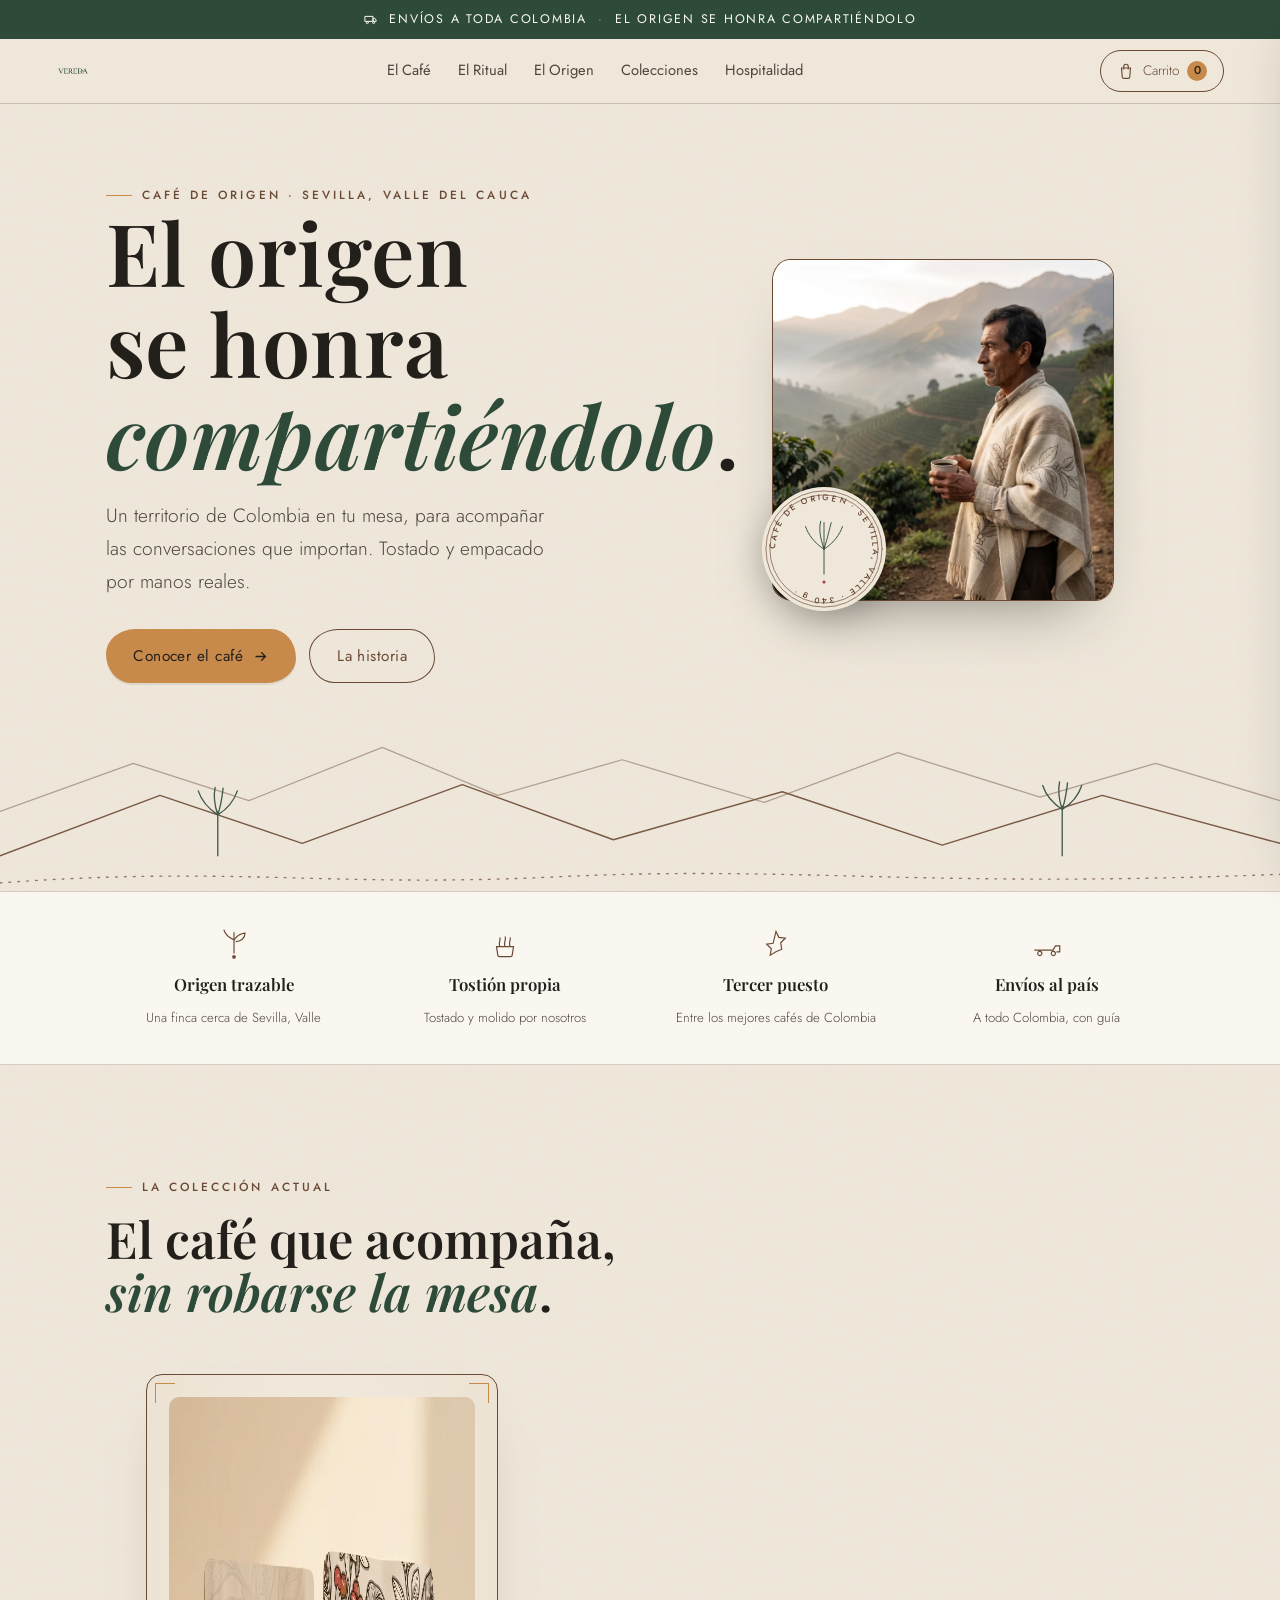
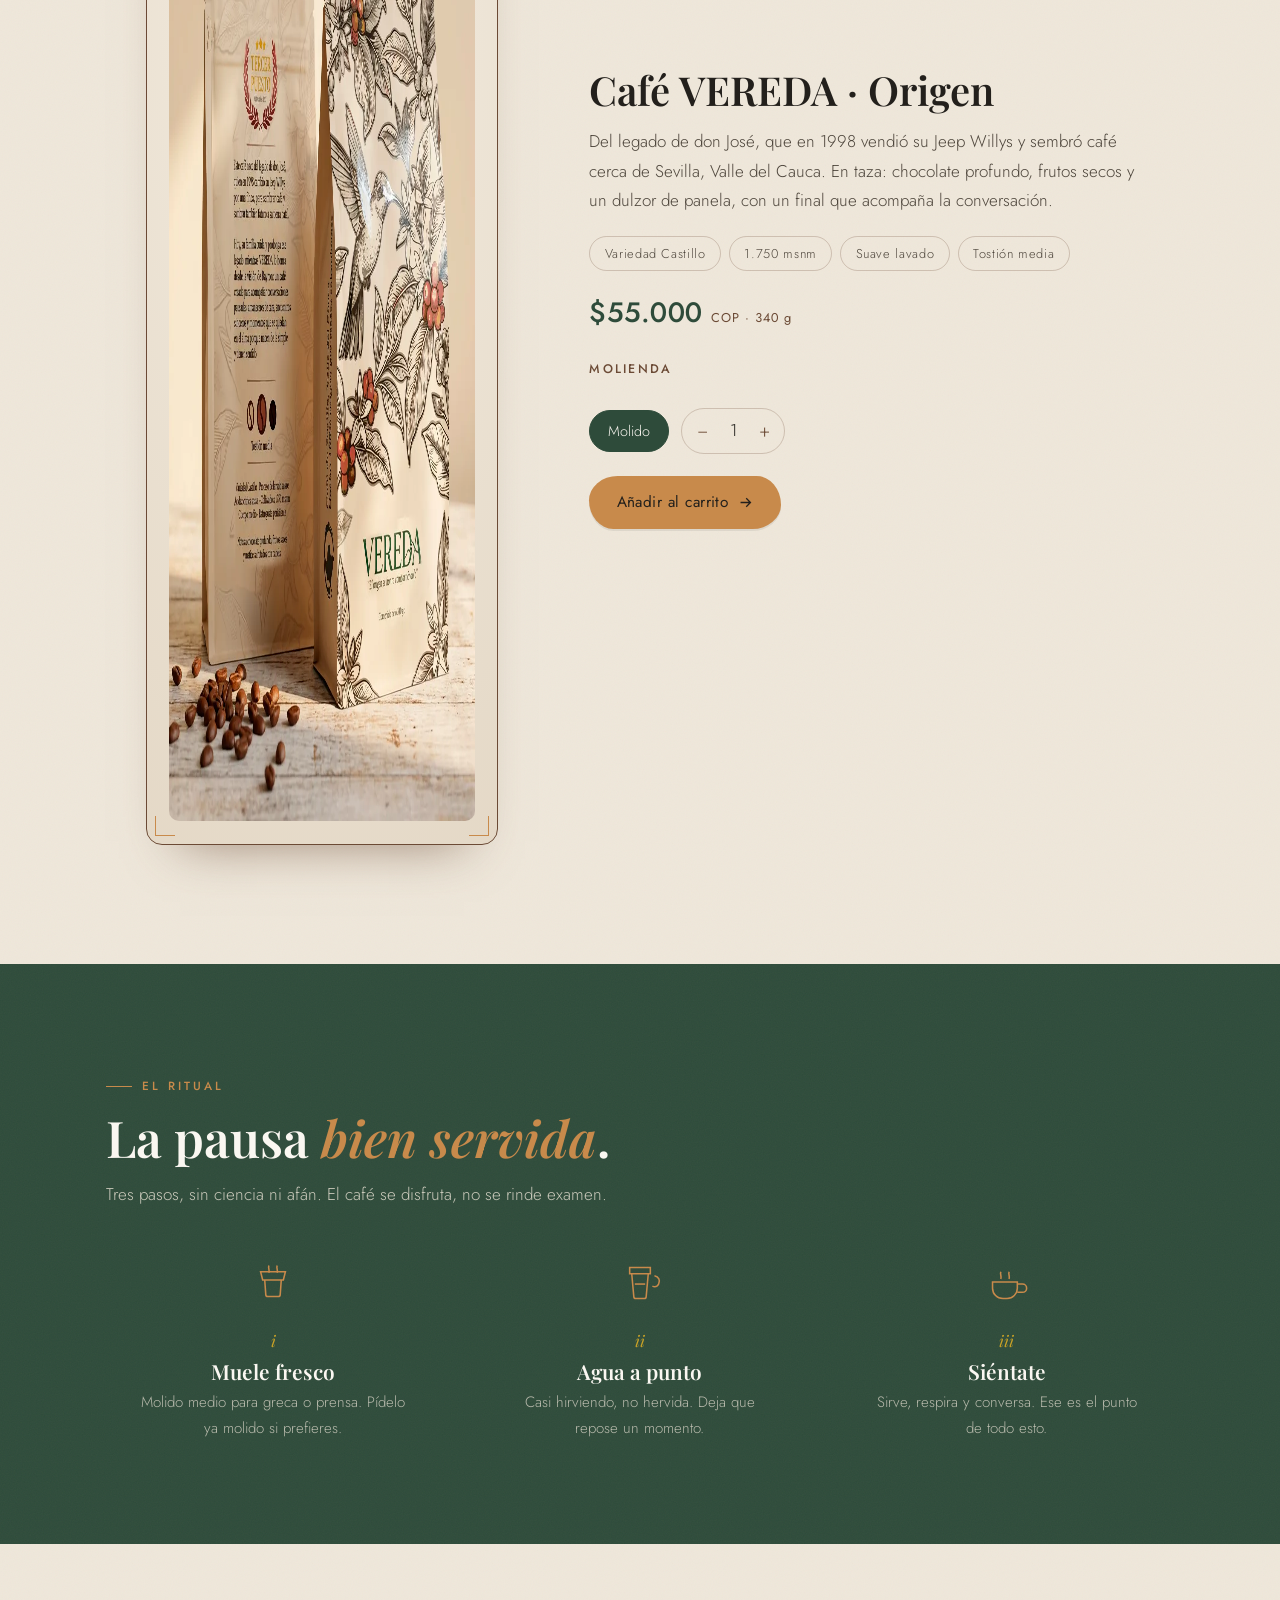
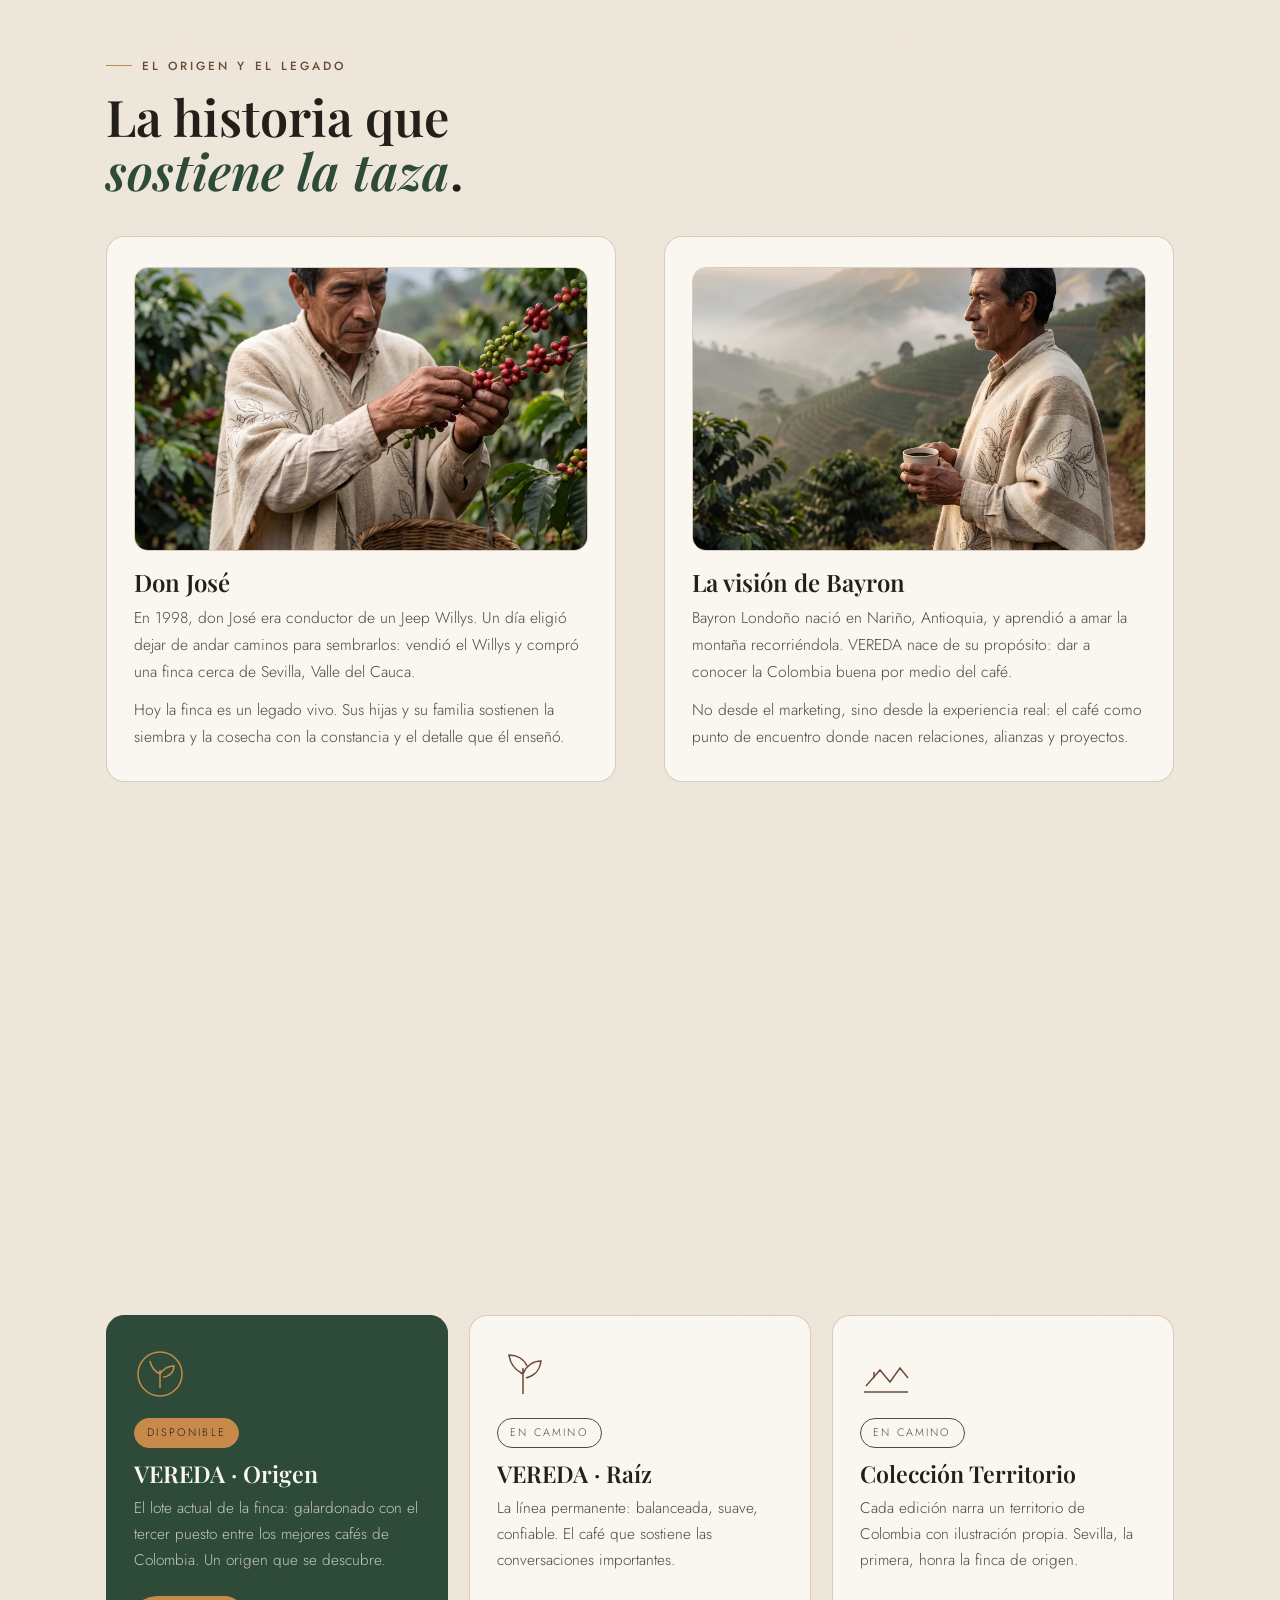
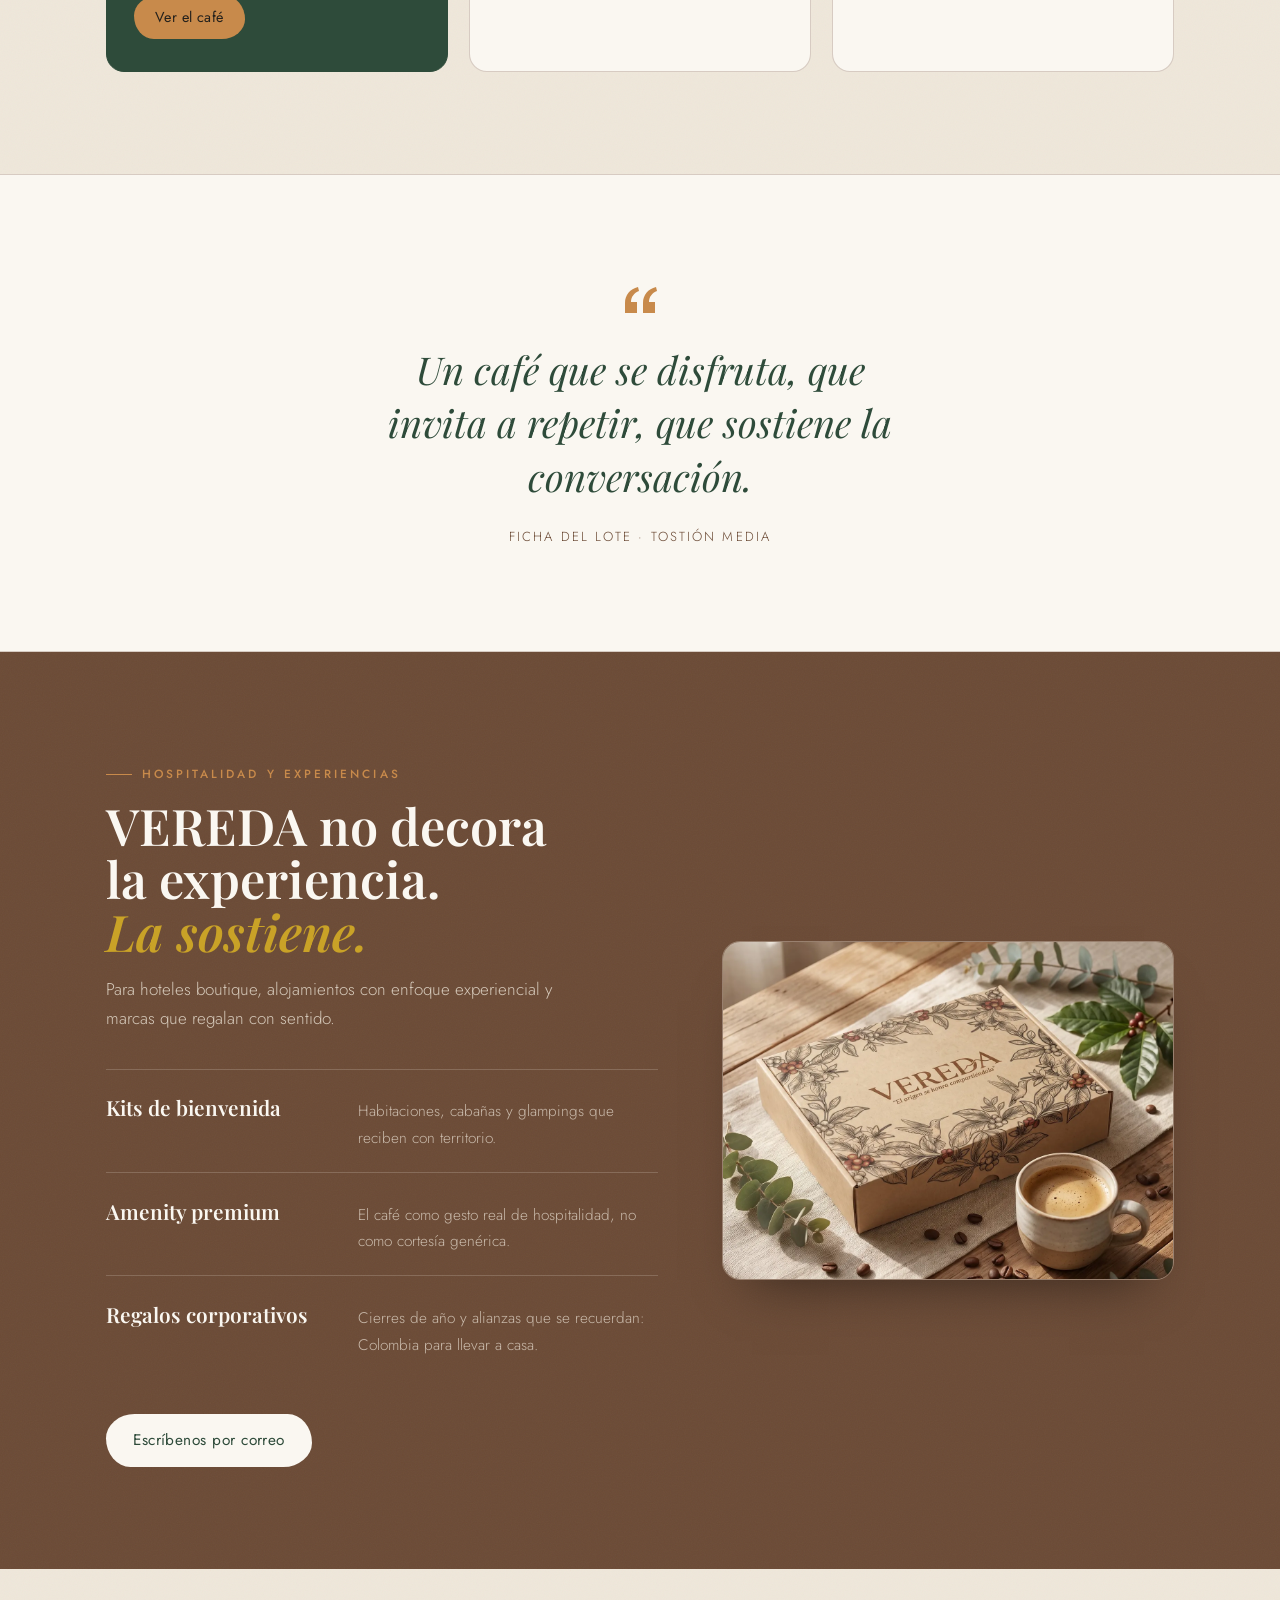
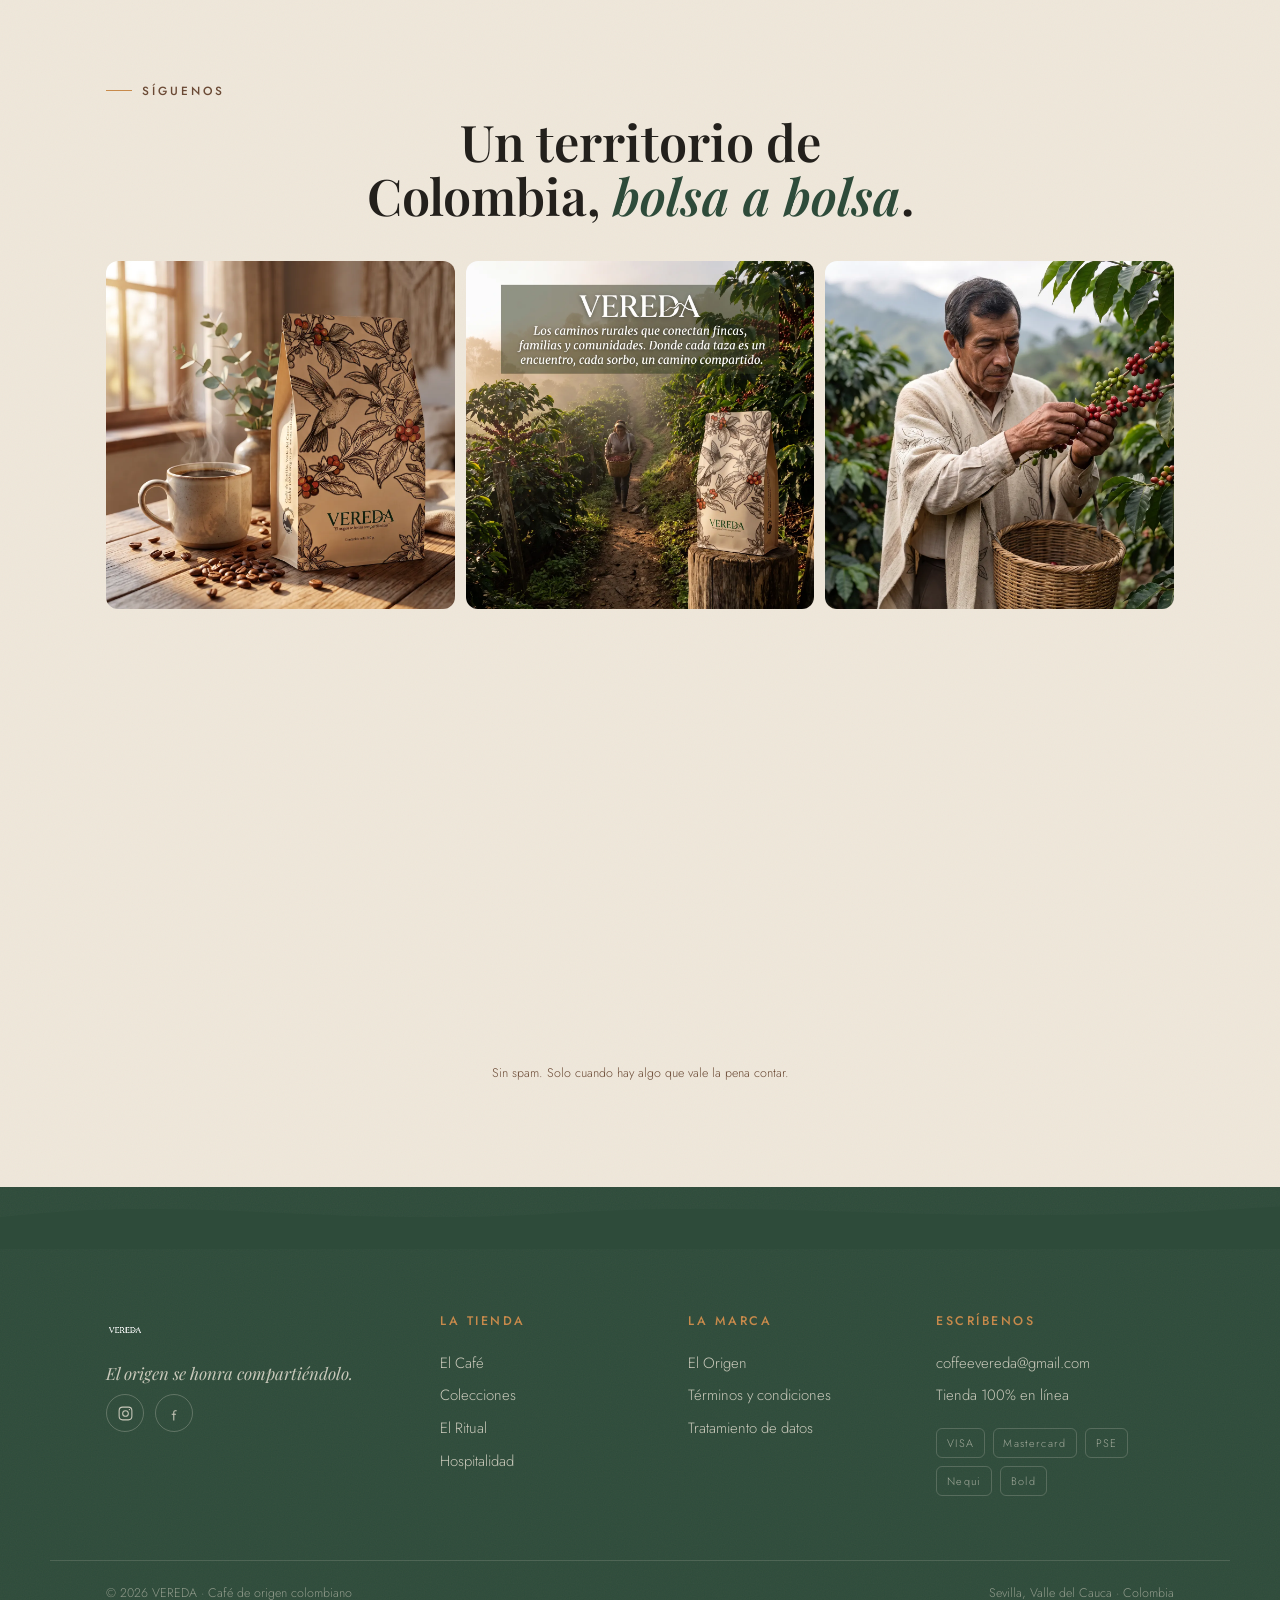
==== index.html @ f73229ee "VEREDA storefront — illustrated design + Shopify cart Warm-paper illustrated storefront with real Co" ====
<!DOCTYPE html>
<html lang="es">
<head>
  <meta charset="UTF-8" />
  <meta name="viewport" content="width=device-width, initial-scale=1.0" />
  <title>VEREDA — Café colombiano de origen · Sevilla, Valle del Cauca</title>
  <meta name="description" content="Café colombiano de origen de una finca cerca de Sevilla, Valle del Cauca. Tostión media, notas de chocolate, frutos secos y panela. El origen se honra compartiéndolo." />
  <meta property="og:title" content="VEREDA — Café colombiano de origen" />
  <meta property="og:description" content="Un territorio de Colombia en tu mesa, para acompañar las conversaciones que importan." />
  <meta property="og:image" content="assets/img/post-origen.webp" />
  <meta property="og:type" content="website" />
  <link rel="icon" type="image/png" href="assets/img/logo.png" />

  <link rel="preconnect" href="https://fonts.googleapis.com" />
  <link rel="preconnect" href="https://fonts.gstatic.com" crossorigin />
  <link rel="stylesheet" href="https://fonts.googleapis.com/css2?family=Playfair+Display:ital,wght@0,500;0,600;0,700;1,500;1,600&family=Jost:wght@300;400;500&display=swap" />

  <link rel="preload" as="image" href="assets/img/hero-campesino.webp" fetchpriority="high" />
  <link rel="stylesheet" href="styles.css?v=20260720" />
</head>
<body>
  <a class="skip-link" href="#cafe">Ir al contenido</a>

  <!-- barra anuncio -->
  <div class="topbar">
    <svg viewBox="0 0 24 24" fill="none" stroke="currentColor" stroke-width="1.6" aria-hidden="true"><path d="M3 7h13v8H3z"/><path d="M16 10h3l2 3v2h-5z"/><circle cx="7" cy="17" r="1.6"/><circle cx="17" cy="17" r="1.6"/></svg>
    <span>Envíos a toda Colombia</span>
    <span class="sep hide-sm">·</span>
    <span class="hide-sm">El origen se honra compartiéndolo</span>
  </div>

  <!-- nav -->
  <header class="nav" data-nav>
    <a class="brand" href="#top" aria-label="VEREDA inicio">
      <img class="brand-logo" src="assets/img/logo.png" alt="VEREDA" width="130" height="34" />
    </a>
    <nav class="nav-links" aria-label="Navegación principal">
      <a href="#cafe">El Café</a>
      <a href="#ritual">El Ritual</a>
      <a href="#origen">El Origen</a>
      <a href="#colecciones">Colecciones</a>
      <a href="#hospitalidad">Hospitalidad</a>
    </nav>
    <button class="nav-cart" data-cart-open aria-label="Abrir carrito">
      <svg viewBox="0 0 24 24" fill="none" stroke="currentColor" stroke-width="1.5" aria-hidden="true"><path d="M6 8h12l-1 12a2 2 0 0 1-2 1.8H9A2 2 0 0 1 7 20L6 8Z"/><path d="M9 10V6a3 3 0 0 1 6 0v4"/></svg>
      <span>Carrito</span>
      <span class="nav-cart-count" data-cart-count hidden>0</span>
    </button>
  </header>

  <main id="top">
    <!-- hero -->
    <header class="hero">
      <div class="wrap hero-inner">
        <div>
          <span class="kicker rv">Café de origen · Sevilla, Valle del Cauca</span>
          <h1 class="hero-title rv">El origen se honra <em>compartiéndolo</em>.</h1>
          <p class="hero-sub rv">Un territorio de Colombia en tu mesa, para acompañar las conversaciones que importan. Tostado y empacado por manos reales.</p>
          <div class="hero-cta rv">
            <a class="btn btn-primary" href="#cafe">Conocer el café
              <svg viewBox="0 0 24 24" fill="none" stroke="currentColor" stroke-width="1.8" aria-hidden="true"><path d="M5 12h14M13 6l6 6-6 6"/></svg>
            </a>
            <a class="btn btn-ink" href="#origen">La historia</a>
          </div>
        </div>
        <div class="hero-media rv">
          <figure class="hero-photo">
            <img src="assets/img/hero-campesino.webp" alt="Caficultor con ruana observando las montañas de café al amanecer, con una taza en las manos" fetchpriority="high" width="1600" height="1600" />
          </figure>
          <svg class="hero-badge" viewBox="0 0 200 200" aria-hidden="true">
            <g class="spin">
              <defs><path id="cir" d="M100,100 m-74,0 a74,74 0 1,1 148,0 a74,74 0 1,1 -148,0"/></defs>
              <circle cx="100" cy="100" r="94" fill="#EFE7DA"/>
              <circle cx="100" cy="100" r="88" class="ink-line" stroke-width="1"/>
              <circle cx="100" cy="100" r="82" class="ink-line" stroke-width="1"/>
              <text font-family="'Jost','Century Gothic',sans-serif" font-size="12.5" letter-spacing="3.4" fill="#6B4A35" font-weight="500">
                <textPath href="#cir" startOffset="0%">CAFÉ DE ORIGEN · SEVILLA, VALLE · 340 g · </textPath>
              </text>
            </g>
            <path class="ink-line ink-palma" stroke-width="1.4" d="M100 138 V96"/>
            <path class="ink-line ink-palma" stroke-width="1.4" d="M100 100 C86 92 76 78 72 66 M100 100 C94 82 92 70 95 58 M100 100 C106 82 108 70 111 60 M100 100 C114 92 124 78 128 66 M100 100 C100 84 100 72 100 60"/>
            <circle cx="100" cy="150" r="2.4" class="fill-cereza"/>
          </svg>
        </div>
      </div>
      <svg class="hero-scene" viewBox="0 0 1440 240" preserveAspectRatio="xMidYMax slice" aria-hidden="true">
        <path class="ink-line" stroke-width="1.4" opacity=".5" d="M0 150 L150 96 L280 138 L430 78 L560 132 L700 92 L860 140 L1010 84 L1170 134 L1300 96 L1440 138"/>
        <path class="ink-line" stroke-width="1.6" d="M0 200 L180 132 L340 186 L520 120 L690 182 L880 128 L1060 188 L1240 132 L1440 186"/>
        <g class="ink-line ink-palma" stroke-width="1.5">
          <path d="M245 200 V150"/><path d="M245 154 C233 146 226 136 223 127 M245 154 C241 142 240 133 242 123 M245 154 C249 142 250 133 251 124 M245 154 C258 146 264 136 267 127"/>
          <path d="M1195 200 V144"/><path d="M1195 148 C1183 140 1176 130 1173 121 M1195 148 C1191 136 1190 127 1192 117 M1195 148 C1199 136 1200 127 1201 118 M1195 148 C1208 140 1214 130 1217 121"/>
        </g>
        <path class="ink-line" stroke-width="1.5" stroke-dasharray="2 8" opacity=".8" d="M-20 232 C260 210 360 236 620 224 C900 210 1040 238 1460 220"/>
      </svg>
    </header>

    <!-- confianza -->
    <section class="trust">
      <div class="wrap trust-grid">
        <div class="trust-item rv">
          <svg viewBox="0 0 40 40" fill="none" stroke="currentColor" stroke-width="1.4" aria-hidden="true"><path d="M20 5 L20 30"/><path d="M20 14 C13 11 9 6 8 2 M20 14 C24 8 30 6 33 6 C33 12 28 16 22 16"/><circle cx="20" cy="34" r="2.2" fill="currentColor" stroke="none"/></svg>
          <b>Origen trazable</b><span>Una finca cerca de Sevilla, Valle</span>
        </div>
        <div class="trust-item rv">
          <svg viewBox="0 0 40 40" fill="none" stroke="currentColor" stroke-width="1.4" aria-hidden="true"><path d="M10 22 h20 l-1.5 10 a2 2 0 0 1-2 1.7H13.5a2 2 0 0 1-2-1.7z"/><path d="M14 22c-2-5 1-7 0-11M20 22c-2-6 2-8 0-12M26 22c-2-5 1-7 0-11"/></svg>
          <b>Tostión propia</b><span>Tostado y molido por nosotros</span>
        </div>
        <div class="trust-item rv">
          <svg viewBox="0 0 40 40" fill="none" stroke="currentColor" stroke-width="1.4" aria-hidden="true"><path d="M20 4l3.4 7 7.6 1-5.5 5.4 1.3 7.6L20 28l-6.8 4 1.3-7.6L9 19l7.6-1z"/></svg>
          <b>Tercer puesto</b><span>Entre los mejores cafés de Colombia</span>
        </div>
        <div class="trust-item rv">
          <svg viewBox="0 0 40 40" fill="none" stroke="currentColor" stroke-width="1.4" aria-hidden="true"><path d="M5 26h22l3-5h5v7h-4M9 30a2.5 2.5 0 1 0 0-.1M25 30a2.5 2.5 0 1 0 0-.1"/></svg>
          <b>Envíos al país</b><span>A todo Colombia, con guía</span>
        </div>
      </div>
    </section>

    <!-- El Café -->
    <section class="sec" id="cafe">
      <div class="wrap">
        <span class="kicker rv">La colección actual</span>
        <h2 class="h-sec rv">El café que acompaña, <em>sin robarse la mesa</em>.</h2>
        <div class="cafe-grid">
          <figure class="bag-frame rv">
            <span class="corner c1"></span><span class="corner c2"></span><span class="corner c3"></span><span class="corner c4"></span>
            <img src="assets/img/empaque.webp" alt="Bolsa de Café VEREDA Origen de 340 g junto a una taza de café y granos, con luz cálida de ventana" width="1024" height="1024" loading="lazy" />
          </figure>
          <div>
            <h3 class="prod-name rv" data-product-title>Café VEREDA · Origen</h3>
            <p class="lead rv">Del legado de don José, que en 1998 vendió su Jeep Willys y sembró café cerca de Sevilla, Valle del Cauca. En taza: chocolate profundo, frutos secos y un dulzor de panela, con un final que acompaña la conversación.</p>
            <ul class="notes rv"><li>Variedad Castillo</li><li>1.750 msnm</li><li>Suave lavado</li><li>Tostión media</li></ul>
            <p class="prod-price rv"><span data-product-price>$55.000</span> <small>COP · 340 g</small></p>
            <div class="rv">
              <p class="option-label">Molienda</p>
              <div class="buy-row">
                <div class="pill-group" data-variant-pills>
                  <button class="pill on" type="button" data-variant-title="Molido">Molido</button>
                </div>
                <div class="qty" data-qty>
                  <button type="button" data-qty-minus aria-label="Reducir cantidad">−</button>
                  <span data-qty-value aria-live="polite">1</span>
                  <button type="button" data-qty-plus aria-label="Aumentar cantidad">+</button>
                </div>
              </div>
              <button class="btn btn-primary btn-add" type="button" data-add-to-cart>Añadir al carrito
                <svg viewBox="0 0 24 24" fill="none" stroke="currentColor" stroke-width="1.8" aria-hidden="true"><path d="M5 12h14M13 6l6 6-6 6"/></svg>
              </button>
              <p class="product-feedback" data-product-feedback role="status" aria-live="polite"></p>
            </div>
          </div>
        </div>
      </div>
    </section>

    <!-- El Ritual -->
    <section class="sec ritual" id="ritual">
      <div class="wrap">
        <span class="kicker light rv">El ritual</span>
        <h2 class="h-sec rv">La pausa <em>bien servida</em>.</h2>
        <p class="lead rv">Tres pasos, sin ciencia ni afán. El café se disfruta, no se rinde examen.</p>
        <div class="steps">
          <div class="step rv">
            <svg viewBox="0 0 60 60" fill="none" stroke="currentColor" stroke-width="1.5" aria-hidden="true"><path d="M18 20h24l-2 8H20z"/><path d="M22 28l1 14a2 2 0 0 0 2 2h10a2 2 0 0 0 2-2l1-14"/><path d="M26 14c-1 3 1 4 0 7M34 14c-1 3 1 4 0 7"/></svg>
            <span class="n">i</span><h3>Muele fresco</h3>
            <p>Molido medio para greca o prensa. Pídelo ya molido si prefieres.</p>
          </div>
          <div class="step rv">
            <svg viewBox="0 0 60 60" fill="none" stroke="currentColor" stroke-width="1.5" aria-hidden="true"><path d="M20 16h20v6H20z"/><path d="M22 22l2 22a2 2 0 0 0 2 2h8a2 2 0 0 0 2-2l2-22"/><path d="M25 32h10"/><path d="M44 24c4 1 6 4 4 8s-6 2-6 2"/></svg>
            <span class="n">ii</span><h3>Agua a punto</h3>
            <p>Casi hirviendo, no hervida. Deja que repose un momento.</p>
          </div>
          <div class="step rv">
            <svg viewBox="0 0 60 60" fill="none" stroke="currentColor" stroke-width="1.5" aria-hidden="true"><path d="M16 30h24v6a10 10 0 0 1-10 10h-4a10 10 0 0 1-10-10z"/><path d="M40 32h5a4 4 0 0 1 0 8h-5"/><path d="M24 20c-1 3 1 4 0 7M32 20c-1 3 1 4 0 7"/></svg>
            <span class="n">iii</span><h3>Siéntate</h3>
            <p>Sirve, respira y conversa. Ese es el punto de todo esto.</p>
          </div>
        </div>
      </div>
    </section>

    <!-- El Origen -->
    <section class="sec" id="origen">
      <div class="wrap">
        <span class="kicker rv">El origen y el legado</span>
        <h2 class="h-sec rv">La historia que <em>sostiene la taza</em>.</h2>
        <div class="origen-grid">
          <article class="story rv">
            <figure class="story-photo"><img src="assets/img/cosecha.webp" alt="Caficultor recogiendo cerezas de café maduras en un canasto de mimbre" width="1300" height="1300" loading="lazy" /></figure>
            <h3>Don José</h3>
            <p>En 1998, don José era conductor de un Jeep Willys. Un día eligió dejar de andar caminos para sembrarlos: vendió el Willys y compró una finca cerca de Sevilla, Valle del Cauca.</p>
            <p>Hoy la finca es un legado vivo. Sus hijas y su familia sostienen la siembra y la cosecha con la constancia y el detalle que él enseñó.</p>
          </article>
          <article class="story rv">
            <figure class="story-photo"><img src="assets/img/hero-campesino.webp" alt="Caficultor contemplando las montañas de café al amanecer con una taza en las manos" width="1600" height="1600" loading="lazy" /></figure>
            <h3>La visión de Bayron</h3>
            <p>Bayron Londoño nació en Nariño, Antioquia, y aprendió a amar la montaña recorriéndola. VEREDA nace de su propósito: dar a conocer la Colombia buena por medio del café.</p>
            <p>No desde el marketing, sino desde la experiencia real: el café como punto de encuentro donde nacen relaciones, alianzas y proyectos.</p>
          </article>
        </div>
        <p class="origen-close rv">Este café tiene familia, tiene territorio, tiene disciplina<br>y una historia que se sostiene con manos reales.</p>
      </div>
    </section>

    <!-- Colecciones -->
    <section class="sec" id="colecciones">
      <div class="wrap">
        <span class="kicker rv">Cada bolsa, una pieza de colección</span>
        <h2 class="h-sec rv">Formas de conocer <em>Colombia</em>.</h2>
        <div class="col-grid">
          <article class="col-card on rv">
            <svg class="col-stamp" viewBox="0 0 52 52" fill="none" stroke="currentColor" stroke-width="1.5" aria-hidden="true"><circle cx="26" cy="26" r="22"/><path d="M26 40V22M26 26c-6-3-9-8-10-13M26 26c4-6 10-8 14-8-0 6-5 11-11 11"/></svg>
            <span class="tag">Disponible</span><h3>VEREDA · Origen</h3>
            <p>El lote actual de la finca: galardonado con el tercer puesto entre los mejores cafés de Colombia. Un origen que se descubre.</p>
            <a class="btn btn-small" href="#cafe">Ver el café</a>
          </article>
          <article class="col-card rv">
            <svg class="col-stamp" viewBox="0 0 52 52" fill="none" stroke="currentColor" stroke-width="1.5" aria-hidden="true"><path d="M26 46V20M26 26c-8-4-13-11-14-19 8 0 15 4 18 11M26 26c3-8 10-13 18-13-1 9-7 15-15 17"/></svg>
            <span class="tag">En camino</span><h3>VEREDA · Raíz</h3>
            <p>La línea permanente: balanceada, suave, confiable. El café que sostiene las conversaciones importantes.</p>
          </article>
          <article class="col-card rv">
            <svg class="col-stamp" viewBox="0 0 52 52" fill="none" stroke="currentColor" stroke-width="1.5" aria-hidden="true"><path d="M6 38 L20 22 L30 34 L40 20 L48 30"/><path d="M4 44h44"/><path d="M14 30v-6"/></svg>
            <span class="tag">En camino</span><h3>Colección Territorio</h3>
            <p>Cada edición narra un territorio de Colombia con ilustración propia. Sevilla, la primera, honra la finca de origen.</p>
          </article>
        </div>
      </div>
    </section>

    <!-- La Pausa -->
    <section class="sec pausa">
      <div class="wrap">
        <svg class="mark" viewBox="0 0 46 46" fill="currentColor" aria-hidden="true"><path d="M8 26c0-8 5-14 13-16l1 4c-5 2-8 6-8 11h6v11H8zM26 26c0-8 5-14 13-16l1 4c-5 2-8 6-8 11h6v11H26z"/></svg>
        <blockquote>Un café que se disfruta, que invita a repetir, que sostiene la conversación.</blockquote>
        <cite>Ficha del lote · Tostión media</cite>
      </div>
    </section>

    <!-- Hospitalidad -->
    <section class="sec b2b" id="hospitalidad">
      <div class="wrap b2b-grid">
        <div>
          <span class="kicker light rv">Hospitalidad y experiencias</span>
          <h2 class="h-sec rv">VEREDA no decora la experiencia. <em>La sostiene.</em></h2>
          <p class="b2b-lead rv">Para hoteles boutique, alojamientos con enfoque experiencial y marcas que regalan con sentido.</p>
          <ul class="b2b-list">
            <li class="rv"><b>Kits de bienvenida</b><span>Habitaciones, cabañas y glampings que reciben con territorio.</span></li>
            <li class="rv"><b>Amenity premium</b><span>El café como gesto real de hospitalidad, no como cortesía genérica.</span></li>
            <li class="rv"><b>Regalos corporativos</b><span>Cierres de año y alianzas que se recuerdan: Colombia para llevar a casa.</span></li>
          </ul>
          <div class="rv" style="margin-top:2.2rem"><a class="btn btn-cream" href="mailto:coffeevereda@gmail.com?subject=Hospitalidad%20VEREDA">Escríbenos por correo</a></div>
        </div>
        <figure class="b2b-photo rv"><img src="assets/img/escena-3.webp" alt="Caja de regalo VEREDA en kraft con ilustración botánica, junto a una taza de café" width="1300" height="1300" loading="lazy" /></figure>
      </div>
    </section>

    <!-- Síguenos -->
    <section class="sec ig" id="siguenos">
      <div class="wrap">
        <span class="kicker center rv">Síguenos</span>
        <h2 class="h-sec center rv" style="margin-inline:auto;text-align:center">Un territorio de Colombia, <em>bolsa a bolsa</em>.</h2>
        <div class="ig-grid rv">
          <a class="ig-item" href="#" aria-label="Instagram VEREDA"><img src="assets/img/post-origen.webp" alt="Bolsa de café VEREDA sobre mesa de madera con taza humeante" loading="lazy" width="1300" height="1300" /></a>
          <a class="ig-item" href="#" aria-label="Instagram VEREDA"><img src="assets/img/caminos.webp" alt="Caficultora caminando por un sendero entre cafetales al amanecer" loading="lazy" width="1300" height="1300" /></a>
          <a class="ig-item" href="#" aria-label="Instagram VEREDA"><img src="assets/img/cosecha.webp" alt="Manos recogiendo cerezas de café maduras" loading="lazy" width="1300" height="1300" /></a>
        </div>
      </div>
    </section>

    <!-- Newsletter -->
    <section class="sec news">
      <div class="wrap">
        <span class="kicker center rv">Únete a la vereda</span>
        <h2 class="rv">Historias de origen, <em>cosechas y pausas</em>.</h2>
        <form class="rv" data-news>
          <input type="email" name="email" placeholder="Tu correo" aria-label="Tu correo" required />
          <button class="btn btn-primary" type="submit">Quiero recibirlas</button>
        </form>
        <small data-news-msg>Sin spam. Solo cuando hay algo que vale la pena contar.</small>
      </div>
    </section>
  </main>

  <!-- Footer -->
  <footer class="foot">
    <svg class="foot-hills" viewBox="0 0 1440 70" preserveAspectRatio="none" aria-hidden="true"><path fill="currentColor" d="M0 70 L0 34 C220 8 360 46 620 30 C900 12 1060 48 1440 22 L1440 70 Z"/></svg>
    <div class="wrap foot-top">
      <div class="foot-brand">
        <img class="foot-logo" src="assets/img/logo.png" alt="VEREDA" width="120" height="32" loading="lazy" />
        <p>El origen se honra compartiéndolo.</p>
        <div class="socials">
          <a href="#" aria-label="Instagram"><svg viewBox="0 0 24 24" fill="none" stroke="currentColor" stroke-width="1.5" aria-hidden="true"><rect x="3" y="3" width="18" height="18" rx="5"/><circle cx="12" cy="12" r="4"/><circle cx="17.5" cy="6.5" r="1" fill="currentColor" stroke="none"/></svg></a>
          <a href="#" aria-label="Facebook"><svg viewBox="0 0 24 24" fill="none" stroke="currentColor" stroke-width="1.5" aria-hidden="true"><path d="M15 8h-2a2 2 0 0 0-2 2v12M8 13h6"/></svg></a>
        </div>
      </div>
      <div class="foot-col">
        <h4>La tienda</h4>
        <a href="#cafe">El Café</a><a href="#colecciones">Colecciones</a><a href="#ritual">El Ritual</a><a href="#hospitalidad">Hospitalidad</a>
      </div>
      <div class="foot-col">
        <h4>La marca</h4>
        <a href="#origen">El Origen</a><a href="terminos.html">Términos y condiciones</a><a href="privacidad.html">Tratamiento de datos</a>
      </div>
      <div class="foot-col">
        <h4>Escríbenos</h4>
        <a href="mailto:coffeevereda@gmail.com">coffeevereda@gmail.com</a>
        <span class="foot-plain">Tienda 100% en línea</span>
        <div class="pays"><span>VISA</span><span>Mastercard</span><span>PSE</span><span>Nequi</span><span>Bold</span></div>
      </div>
    </div>
    <div class="wrap foot-legal">
      <span>© <span data-year>2026</span> VEREDA · Café de origen colombiano</span>
      <span>Sevilla, Valle del Cauca · Colombia</span>
    </div>
  </footer>

  <!-- Carrito -->
  <div class="cart-overlay" data-cart-overlay hidden></div>
  <aside class="cart" data-cart aria-label="Carrito de compras" hidden>
    <header class="cart-head">
      <h2>Tu pedido</h2>
      <button class="cart-close" data-cart-close aria-label="Cerrar carrito">×</button>
    </header>
    <div class="cart-body" data-cart-lines>
      <p class="cart-empty">Tu carrito está en calma.<br /><a href="#cafe" data-cart-close-link>Conoce el café →</a></p>
    </div>
    <footer class="cart-foot" data-cart-foot hidden>
      <p class="cart-subtotal">Subtotal <strong data-cart-subtotal>$0</strong></p>
      <p class="cart-note">El envío se calcula al finalizar la compra, en el pago seguro de Shopify.</p>
      <button class="btn btn-primary btn-block" type="button" data-checkout>Finalizar compra</button>
    </footer>
  </aside>

  <script defer src="lib/manifest.js?v=20260720"></script>
  <script defer src="main.js?v=20260720"></script>
</body>
</html>
---- styles.css ----
/* ============================================================
   VEREDA — Cuaderno de finca (propuesta ilustrada)
   Mundo visual único: papel cálido + ilustración de línea.
   Diseño comprometido con un solo tema (papel), a propósito.
   ============================================================ */
:root{
  color-scheme: light;
  --papel:      #EFE7DA;
  --papel-2:    #FAF7F1;
  --palma:      #2E4B3A;
  --palma-2:    #24402F;
  --tierra:     #6B4A35;
  --panela:     #C88A4B;
  --cereza:     #A6423A;
  --dorado:     #C9A227;
  --musgo:      #7C8C6E;
  --tinta:      #23201C;
  --tinta-soft: #4E463C;
  --linea:      #6B4A3540;

  --serif: "Playfair Display", Georgia, "Times New Roman", serif;
  --sans:  "Jost", "Century Gothic", "Futura", system-ui, sans-serif;

  --ancho: 1180px;
  --gap: clamp(1.15rem, 4.5vw, 3.5rem);
  --ease: cubic-bezier(.16,1,.3,1);
  --grain: url("data:image/svg+xml,%3Csvg xmlns='http://www.w3.org/2000/svg' width='180' height='180'%3E%3Cfilter id='n'%3E%3CfeTurbulence type='fractalNoise' baseFrequency='0.85' numOctaves='2' stitchTiles='stitch'/%3E%3C/filter%3E%3Crect width='180' height='180' filter='url(%23n)' opacity='0.045'/%3E%3C/svg%3E");
}

*,*::before,*::after{ box-sizing:border-box; }
body{
  margin:0; color:var(--tinta);
  background:var(--papel); background-image:var(--grain);
  font-family:var(--sans); font-weight:300; font-size:17px; line-height:1.72;
  -webkit-font-smoothing:antialiased; overflow-x:clip;
}
body img,body svg{ display:block; max-width:100%; }
body a{ color:inherit; text-decoration:none; }
body h1,body h2,body h3{ font-family:var(--serif); font-weight:600; line-height:1.06; text-wrap:balance; margin:0; }
body p{ margin:0; text-wrap:pretty; }
body em{ font-style:italic; }
body button{ font:inherit; cursor:pointer; border:0; background:none; color:inherit; }
body :focus-visible{ outline:2px solid var(--panela); outline-offset:3px; border-radius:3px; }

.wrap{ max-width:var(--ancho); margin-inline:auto; padding-inline:var(--gap); }
.kicker{
  font-family:var(--sans); font-weight:500; font-size:.74rem;
  letter-spacing:.26em; text-transform:uppercase; color:var(--tierra);
  display:inline-flex; align-items:center; gap:.6rem;
}
.kicker::before{ content:""; width:26px; height:1px; background:var(--panela); }
.kicker.center{ justify-content:center; }
.kicker.light{ color:var(--panela); }
.kicker.light::before{ background:var(--panela); }

.h-sec{ font-size:clamp(1.9rem,4.4vw,3.15rem); max-width:20ch; margin-top:.9rem; }
.h-sec em{ color:var(--palma); }
.lead{ color:var(--tinta-soft); max-width:56ch; margin-top:1rem; }

/* botones tipo sello dibujado */
.btn{
  display:inline-flex; align-items:center; gap:.55rem;
  font-family:var(--sans); font-weight:400; font-size:.96rem; letter-spacing:.03em;
  padding:.82rem 1.7rem; border-radius:40px 34px 40px 34px/34px 40px 34px 40px;
  transition:transform .35s var(--ease), box-shadow .35s var(--ease), background .35s var(--ease);
}
.btn svg{ width:17px; height:17px; }
.btn-primary{ background:var(--panela); color:var(--tinta); box-shadow:0 2px 0 #00000012; }
.btn-primary:hover{ transform:translateY(-2px); box-shadow:0 12px 26px -14px #6B4A35cc; }
.btn-ink{ border:1.5px solid var(--tierra); color:var(--tierra); }
.btn-ink:hover{ transform:translateY(-2px); background:#6B4A3510; }
.btn-cream{ background:var(--papel-2); color:var(--palma); }
.btn-cream:hover{ transform:translateY(-2px); box-shadow:0 12px 26px -14px #0006; }

/* líneas de ilustración */
.ink-line{ stroke:var(--tierra); fill:none; stroke-linecap:round; stroke-linejoin:round; }
.ink-palma{ stroke:var(--palma); }
.fill-cereza{ fill:var(--cereza); }
.fill-dorado{ fill:var(--dorado); }
.fill-musgo{ fill:var(--musgo); }

/* reveal */
.rv{ opacity:0; transform:translateY(24px); transition:opacity .9s var(--ease), transform .9s var(--ease); }
.rv.in{ opacity:1; transform:none; }
@media (prefers-reduced-motion:reduce){ .rv{ opacity:1; transform:none; transition:none; } }

/* ---------- barra anuncio ---------- */
.topbar{
  background:var(--palma); color:var(--papel-2);
  font-size:.78rem; letter-spacing:.14em; text-transform:uppercase; font-weight:400;
  text-align:center; padding:.55rem 1rem;
  display:flex; gap:.7rem; align-items:center; justify-content:center;
}
.topbar svg{ width:15px; height:15px; }
.topbar .sep{ opacity:.5; }
@media (max-width:640px){ .topbar .hide-sm{ display:none; } }

/* ---------- nav ---------- */
.nav{
  position:sticky; top:0; z-index:50;
  display:flex; align-items:center; justify-content:space-between; gap:1rem;
  padding:.7rem var(--gap);
  background:#EFE7DAe6; backdrop-filter:blur(10px);
  border-bottom:1px solid var(--linea);
}
.brand{ display:flex; align-items:center; gap:.55rem; }
.brand-logo{ height:34px; width:auto; }
.brand .word{ font-family:var(--serif); font-weight:600; font-size:1.5rem; letter-spacing:.16em; color:var(--palma); }
.nav-links{ display:none; gap:1.7rem; font-size:.92rem; font-weight:400; }
.nav-links a{ position:relative; padding-block:.2rem; color:var(--tinta-soft); }
.nav-links a::after{ content:""; position:absolute; left:0; bottom:0; width:100%; height:1.5px; background:var(--panela); transform:scaleX(0); transform-origin:right; transition:transform .4s var(--ease); }
.nav-links a:hover{ color:var(--tinta); }
.nav-links a:hover::after{ transform:scaleX(1); transform-origin:left; }
.nav-cart{ display:flex; align-items:center; gap:.5rem; border:1.5px solid var(--tierra); color:var(--tierra); padding:.5rem 1rem; border-radius:30px; font-size:.85rem; }
.nav-cart svg{ width:18px; height:18px; }
@media (min-width:940px){ .nav-links{ display:flex; } }

/* ---------- hero ---------- */
.hero{ position:relative; overflow:hidden; }
.hero-scene{ position:absolute; inset:auto 0 0 0; width:100%; height:auto; color:var(--musgo); opacity:.9; pointer-events:none; }
.hero-inner{ position:relative; display:grid; gap:2rem; padding-top:clamp(2.5rem,6vw,4.5rem); padding-bottom:clamp(9rem,20vw,13rem); }
.hero-title{ font-size:clamp(2.7rem,7vw,5.4rem); max-width:15ch; letter-spacing:.005em; }
.hero-title em{ color:var(--palma); }
.hero-sub{ font-size:clamp(1.02rem,1.5vw,1.22rem); color:var(--tinta-soft); max-width:40ch; margin-top:1.2rem; }
.hero-cta{ display:flex; flex-wrap:wrap; gap:.8rem; margin-top:1.9rem; }
.hero-media{ position:relative; display:grid; place-items:center; }
.sello{ width:clamp(130px,20vw,180px); height:auto; color:var(--tierra); }
.sello .spin{ transform-origin:100px 100px; animation:spin 40s linear infinite; }
@media (prefers-reduced-motion:reduce){ .sello .spin{ animation:none; } }
@keyframes spin{ to{ transform:rotate(360deg); } }
@media (min-width:900px){
  .hero-inner{ grid-template-columns:1.15fr .85fr; align-items:center; }
}

/* ---------- franja confianza ---------- */
.trust{ background:var(--papel-2); border-block:1px solid var(--linea); }
.trust-grid{ display:grid; grid-template-columns:repeat(2,1fr); gap:1.5rem 1rem; padding-block:2.2rem; }
.trust-item{ display:flex; flex-direction:column; align-items:center; text-align:center; gap:.5rem; }
.trust-item svg{ width:34px; height:34px; color:var(--tierra); }
.trust-item b{ font-family:var(--serif); font-weight:600; font-size:1.05rem; }
.trust-item span{ font-size:.82rem; color:var(--tinta-soft); }
@media (min-width:820px){ .trust-grid{ grid-template-columns:repeat(4,1fr); } }

/* ---------- secciones ---------- */
.sec{ padding-block:clamp(3.6rem,8vw,6.5rem); }

/* El Café — producto */
.cafe-grid{ display:grid; gap:clamp(1.8rem,4vw,3.5rem); align-items:center; margin-top:2.4rem; }
.bag-frame{
  position:relative; border:1.5px solid var(--tierra); border-radius:16px;
  background:radial-gradient(120% 90% at 50% 20%, #F3ECE0, #E4D8C6);
  padding:1.4rem; box-shadow:0 30px 50px -34px #6B4A35aa;
}
.bag-frame .corner{ position:absolute; width:20px; height:20px; border:1.5px solid var(--panela); }
.bag-frame .c1{ top:8px; left:8px; border-right:0; border-bottom:0; }
.bag-frame .c2{ top:8px; right:8px; border-left:0; border-bottom:0; }
.bag-frame .c3{ bottom:8px; left:8px; border-right:0; border-top:0; }
.bag-frame .c4{ bottom:8px; right:8px; border-left:0; border-top:0; }
.bag-note{ text-align:center; font-size:.72rem; letter-spacing:.2em; text-transform:uppercase; color:var(--tierra); margin-top:.7rem; }
.prod-name{ font-size:clamp(1.7rem,3.2vw,2.5rem); margin-top:.7rem; }
.prod-price{ font-family:var(--sans); font-weight:500; font-size:1.75rem; margin-top:1.1rem; letter-spacing:.01em; font-variant-numeric:lining-nums tabular-nums; color:var(--palma); }
.prod-price small{ font-family:var(--sans); font-size:.8rem; font-weight:400; color:var(--tierra); letter-spacing:.08em; }
.notes{ display:flex; flex-wrap:wrap; gap:.5rem; margin-top:1.3rem; padding:0; list-style:none; }
.notes li{ font-size:.8rem; letter-spacing:.05em; padding:.35rem .9rem; border:1px solid var(--linea); border-radius:30px; color:var(--tinta-soft); }
.buy-row{ display:flex; flex-wrap:wrap; gap:.8rem; align-items:center; margin-top:1.7rem; }
.pill-group{ display:flex; gap:.45rem; }
.pill{ padding:.5rem 1.1rem; border:1.5px solid var(--linea); border-radius:30px; font-size:.9rem; }
.pill.on{ background:var(--palma); border-color:var(--palma); color:var(--papel-2); }
@media (min-width:880px){ .cafe-grid{ grid-template-columns:.85fr 1.15fr; } }

/* El Ritual */
.ritual{ background:var(--palma); background-image:var(--grain); color:var(--papel-2); }
.ritual .h-sec em{ color:var(--panela); }
.ritual .lead{ color:#EFE7DAcc; }
.steps{ display:grid; gap:2rem; margin-top:2.6rem; }
.step{ text-align:center; }
.step svg{ width:62px; height:62px; margin:0 auto .9rem; color:var(--panela); }
.step .n{ font-family:var(--serif); font-style:italic; font-size:1rem; color:var(--dorado); }
.step h3{ font-size:1.3rem; margin:.2rem 0 .5rem; color:var(--papel-2); }
.step p{ font-size:.94rem; color:#EFE7DAb3; max-width:30ch; margin-inline:auto; }
@media (min-width:760px){ .steps{ grid-template-columns:repeat(3,1fr); } }

/* El Origen */
.origen-grid{ display:grid; gap:clamp(1.8rem,4vw,3rem); margin-top:2.4rem; }
.story{ background:var(--papel-2); border:1px solid var(--linea); border-radius:18px; padding:1.9rem 1.7rem; position:relative; overflow:hidden; }
.story .art{ width:100%; height:120px; color:var(--tierra); margin-bottom:1.1rem; }
.story h3{ font-size:1.5rem; margin-bottom:.6rem; }
.story p{ color:var(--tinta-soft); font-size:.98rem; }
.story p+p{ margin-top:.7rem; }
.origen-close{ font-family:var(--serif); font-style:italic; font-size:clamp(1.2rem,2.4vw,1.7rem); text-align:center; margin-top:clamp(2.4rem,5vw,3.6rem); color:var(--palma); line-height:1.5; }
@media (min-width:860px){ .origen-grid{ grid-template-columns:1fr 1fr; } }

/* Colecciones */
.col-grid{ display:grid; gap:1.3rem; margin-top:2.4rem; }
.col-card{ position:relative; border:1.5px solid var(--linea); border-radius:18px; padding:2rem 1.7rem; background:var(--papel-2); transition:transform .5s var(--ease), box-shadow .5s var(--ease); }
.col-card:hover{ transform:translateY(-6px); box-shadow:0 26px 46px -30px #6B4A35aa; }
.col-card.on{ background:var(--palma); color:var(--papel-2); border-color:var(--palma); }
.col-card.on p{ color:#EFE7DAcc; }
.col-stamp{ width:52px; height:52px; margin-bottom:1rem; color:var(--tierra); }
.col-card.on .col-stamp{ color:var(--panela); }
.tag{ display:inline-block; font-size:.68rem; letter-spacing:.2em; text-transform:uppercase; padding:.28rem .75rem; border:1px solid currentColor; border-radius:30px; opacity:.8; margin-bottom:.9rem; }
.col-card.on .tag{ background:var(--panela); border-color:var(--panela); color:var(--tinta); opacity:1; }
.col-card h3{ font-size:1.45rem; margin-bottom:.5rem; }
.col-card p{ font-size:.96rem; color:var(--tinta-soft); }
@media (min-width:820px){ .col-grid{ grid-template-columns:repeat(3,1fr); } }

/* La Pausa (testimonio) */
.pausa{ background:var(--papel-2); border-block:1px solid var(--linea); text-align:center; }
.pausa svg.mark{ width:46px; height:46px; color:var(--panela); margin:0 auto 1.2rem; }
.pausa blockquote{ font-family:var(--serif); font-style:italic; font-size:clamp(1.5rem,3.4vw,2.4rem); line-height:1.4; max-width:24ch; margin:0 auto; color:var(--palma); }
.pausa cite{ display:block; font-family:var(--sans); font-style:normal; font-size:.82rem; letter-spacing:.16em; text-transform:uppercase; color:var(--tierra); margin-top:1.4rem; }

/* Hospitalidad */
.b2b{ background:var(--tierra); background-image:var(--grain); color:var(--papel-2); }
.b2b .h-sec em{ color:var(--dorado); }
.b2b-lead{ color:#EFE7DAcc; max-width:48ch; margin-top:1rem; }
.b2b-list{ list-style:none; padding:0; margin:2.2rem 0 0; display:grid; gap:0; }
.b2b-list li{ display:grid; gap:.2rem; padding:1.3rem 0; border-top:1px solid #EFE7DA33; }
.b2b-list b{ font-family:var(--serif); font-weight:600; font-size:1.3rem; }
.b2b-list span{ color:#EFE7DAb3; font-size:.96rem; }
@media (min-width:720px){ .b2b-list li{ grid-template-columns:230px 1fr; gap:1.4rem; align-items:baseline; } }

/* Newsletter */
.news{ text-align:center; }
.news h2{ font-size:clamp(2rem,4.6vw,3.1rem); max-width:16ch; margin:.8rem auto 0; }
.news h2 em{ color:var(--palma); }
.news form{ display:flex; flex-wrap:wrap; gap:.7rem; justify-content:center; margin-top:1.8rem; }
.news input{ font:inherit; padding:.8rem 1.2rem; border:1.5px solid var(--linea); border-radius:30px; background:var(--papel-2); min-width:min(320px,80vw); color:var(--tinta); }
.news small{ display:block; margin-top:1rem; font-size:.78rem; color:var(--tierra); }

/* Footer */
.foot{ background:var(--palma); background-image:var(--grain); color:#EFE7DAcc; }
.foot-hills{ width:100%; height:auto; color:var(--palma); display:block; margin-bottom:-2px; }
.foot-top{ display:grid; gap:2rem; padding-block:clamp(2.6rem,6vw,4rem); }
.foot-brand .word{ font-family:var(--serif); font-weight:600; font-size:1.8rem; letter-spacing:.16em; color:var(--papel-2); }
.foot-logo{ height:38px; width:auto; filter:brightness(0) invert(1); opacity:.95; }
.foot-brand p{ font-family:var(--serif); font-style:italic; font-size:1.05rem; margin-top:.6rem; color:#EFE7DAcc; max-width:30ch; }
.foot-col h4{ font-family:var(--sans); font-weight:500; font-size:.78rem; letter-spacing:.2em; text-transform:uppercase; color:var(--panela); margin:0 0 .9rem; }
.foot-col a{ display:block; font-size:.93rem; padding:.22rem 0; color:#EFE7DAcc; }
.foot-col a:hover{ color:var(--papel-2); }
.socials{ display:flex; gap:.7rem; margin-top:.4rem; }
.socials a{ width:38px; height:38px; border:1px solid #EFE7DA40; border-radius:50%; display:grid; place-items:center; }
.socials svg{ width:17px; height:17px; }
.pays{ display:flex; flex-wrap:wrap; gap:.5rem; margin-top:1rem; }
.pays span{ font-size:.68rem; letter-spacing:.12em; padding:.28rem .6rem; border:1px solid #EFE7DA33; border-radius:6px; color:#EFE7DA99; }
.foot-legal{ border-top:1px solid #EFE7DA26; padding-block:1.4rem; display:flex; flex-wrap:wrap; gap:.6rem 1.4rem; justify-content:space-between; font-size:.78rem; color:#EFE7DA80; }
@media (min-width:820px){ .foot-top{ grid-template-columns:1.4fr 1fr 1fr 1.1fr; } }

/* aviso propuesta */
.mock{ background:var(--dorado); color:var(--tinta); text-align:center; font-size:.78rem; letter-spacing:.08em; padding:.5rem 1rem; font-weight:400; }
.mock b{ font-weight:500; }

/* ============================================================
   Producción: fotos, carrito, controles (añadido)
   ============================================================ */
.skip-link{ position:fixed; top:-100px; left:1rem; padding:.6rem 1rem; background:var(--tinta); color:var(--papel-2); z-index:9999; border-radius:8px; }
.skip-link:focus{ top:1rem; }

/* hero: foto enmarcada + sello */
.hero-photo{ position:relative; margin:0; border-radius:18px 22px 18px 22px/22px 18px 22px 18px; overflow:hidden; border:1.5px solid var(--tierra); box-shadow:0 34px 60px -34px rgba(31,29,26,.5); aspect-ratio:1/1; }
.hero-photo img{ width:100%; height:100%; object-fit:cover; }
.hero-badge{ position:absolute; width:clamp(96px,13vw,132px); height:auto; left:-14px; bottom:-14px; filter:drop-shadow(0 8px 18px rgba(0,0,0,.25)); }
.hero-badge .spin{ transform-origin:100px 100px; animation:spin 40s linear infinite; }
.hero-media{ position:relative; }
@media (prefers-reduced-motion:reduce){ .hero-badge .spin{ animation:none; } }

/* nav cart count */
.nav-cart-count{ min-width:20px; height:20px; padding-inline:5px; display:grid; place-items:center; background:var(--panela); color:var(--tinta); font-size:.72rem; font-weight:500; border-radius:999px; }

/* producto: foto en marco + controles */
.bag-frame img{ width:100%; border-radius:10px; display:block; }
.option-label{ font-size:.78rem; font-weight:500; letter-spacing:.18em; text-transform:uppercase; color:var(--tierra); margin:1.4rem 0 .6rem; }
.qty{ display:inline-flex; align-items:center; border:1.5px solid var(--linea); border-radius:30px; overflow:hidden; }
.qty button{ width:40px; height:44px; font-size:1.2rem; color:var(--tierra); transition:background .25s var(--ease); }
.qty button:hover{ background:var(--papel); }
.qty span{ min-width:2.2ch; text-align:center; }
.btn-add{ margin-top:1.4rem; }
.product-feedback{ margin-top:.8rem; font-size:.92rem; color:var(--palma); min-height:1.3em; }
.btn-small{ padding:.55rem 1.3rem; font-size:.9rem; background:var(--panela); color:var(--tinta); margin-top:1.4rem; }
.btn-block{ display:flex; justify-content:center; width:100%; }

/* El Origen: fotos en las historias */
.story-photo{ margin:0 0 1.2rem; border-radius:14px; overflow:hidden; aspect-ratio:16/10; border:1px solid var(--linea); }
.story-photo img{ width:100%; height:100%; object-fit:cover; }

/* Hospitalidad: dos columnas con foto */
.b2b-grid{ display:grid; gap:clamp(2rem,5vw,4rem); align-items:center; }
.b2b-photo{ margin:0; border-radius:18px; overflow:hidden; border:1.5px solid #EFE7DA55; box-shadow:0 30px 50px -30px rgba(0,0,0,.5); aspect-ratio:4/3; }
.b2b-photo img{ width:100%; height:100%; object-fit:cover; }
@media (min-width:900px){ .b2b-grid{ grid-template-columns:1.1fr .9fr; } }

/* Síguenos (Instagram) */
.h-sec.center{ max-width:26ch; }
.ig-grid{ display:grid; grid-template-columns:repeat(3,1fr); gap:.7rem; margin-top:2.4rem; }
.ig-item{ display:block; border-radius:12px; overflow:hidden; aspect-ratio:1/1; position:relative; }
.ig-item img{ width:100%; height:100%; object-fit:cover; transition:transform .6s var(--ease); }
.ig-item:hover img{ transform:scale(1.06); }

/* footer extra */
.foot-plain{ display:block; font-size:.93rem; padding:.22rem 0; color:#EFE7DAcc; }

/* ============================================================
   Carrito (drawer)
   ============================================================ */
.cart-overlay{ position:fixed; inset:0; z-index:200; background:rgba(31,29,26,.45); opacity:0; transition:opacity .4s var(--ease); }
.cart-overlay.is-open{ opacity:1; }
.cart{ position:fixed; top:0; right:0; bottom:0; z-index:201; width:min(420px,100vw); background:var(--papel); background-image:var(--grain); display:flex; flex-direction:column; transform:translateX(105%); transition:transform .5s var(--ease); box-shadow:-20px 0 60px -30px rgba(31,29,26,.4); }
.cart.is-open{ transform:none; }
.cart-head{ display:flex; align-items:center; justify-content:space-between; padding:1.3rem 1.5rem; border-bottom:1px solid var(--linea); }
.cart-head h2{ font-family:var(--serif); font-size:1.5rem; }
.cart-close{ font-size:1.7rem; line-height:1; width:40px; height:40px; border-radius:50%; transition:background .3s; }
.cart-close:hover{ background:var(--papel-2); }
.cart-body{ flex:1; overflow-y:auto; padding:1.5rem; }
.cart-empty{ text-align:center; color:var(--tinta-soft); font-family:var(--serif); font-style:italic; font-size:1.15rem; margin-top:3rem; }
.cart-empty a{ display:inline-block; margin-top:.8rem; font-family:var(--sans); font-style:normal; font-size:.95rem; color:var(--tierra); }
.cart-line{ display:grid; grid-template-columns:64px 1fr auto; gap:1rem; align-items:center; padding-block:1rem; border-bottom:1px solid var(--linea); }
.cart-line img{ width:64px; height:64px; object-fit:cover; border-radius:12px; }
.cart-line-name{ font-weight:400; font-size:.95rem; line-height:1.3; }
.cart-line-variant{ font-size:.8rem; color:var(--tinta-soft); margin-top:2px; }
.cart-line-price{ font-weight:500; font-size:.95rem; }
.cart-line-qty{ display:inline-flex; align-items:center; gap:.4rem; margin-top:.5rem; }
.cart-line-qty button{ width:26px; height:26px; border:1px solid var(--linea); border-radius:50%; font-size:.95rem; display:grid; place-items:center; transition:background .25s; }
.cart-line-qty button:hover{ background:var(--papel-2); }
.cart-line-qty span{ min-width:2ch; text-align:center; font-size:.9rem; }
.cart-line-remove{ font-size:.78rem; color:var(--tinta-soft); border-bottom:1px solid transparent; margin-top:.4rem; }
.cart-line-remove:hover{ color:var(--tierra); border-color:currentColor; }
.cart-foot{ padding:1.3rem 1.5rem 1.6rem; border-top:1px solid var(--linea); background:var(--papel-2); }
.cart-subtotal{ display:flex; justify-content:space-between; font-size:1.05rem; margin-bottom:.4rem; }
.cart-subtotal strong{ font-family:var(--serif); font-size:1.3rem; }
.cart-note{ font-size:.82rem; color:var(--tinta-soft); margin-bottom:1.1rem; }

/* páginas legales */
.legal{ max-width:760px; margin-inline:auto; padding:130px var(--gap) clamp(4rem,8vw,6rem); }
.legal h1{ font-family:var(--serif); font-size:clamp(1.9rem,4vw,2.8rem); margin-bottom:.6rem; }
.legal-updated{ font-size:.85rem; color:var(--tinta-soft); margin-bottom:2.5rem; }
.legal h2{ font-family:var(--serif); font-size:1.35rem; margin:2.2rem 0 .7rem; }
.legal p,.legal li{ color:var(--tinta-soft); font-size:.98rem; }
.legal ul{ padding-left:1.2rem; margin-top:.5rem; }
.legal li{ margin-bottom:.4rem; }
.legal a{ color:var(--tierra); border-bottom:1px solid var(--linea); }
.legal-back{ display:inline-block; margin-bottom:2rem; font-size:.9rem; color:var(--tinta-soft); }
.legal-back:hover{ color:var(--tierra); }
.legal-foot{ text-align:center; padding:2rem var(--gap); border-top:1px solid var(--linea); color:var(--tinta-soft); font-size:.82rem; }
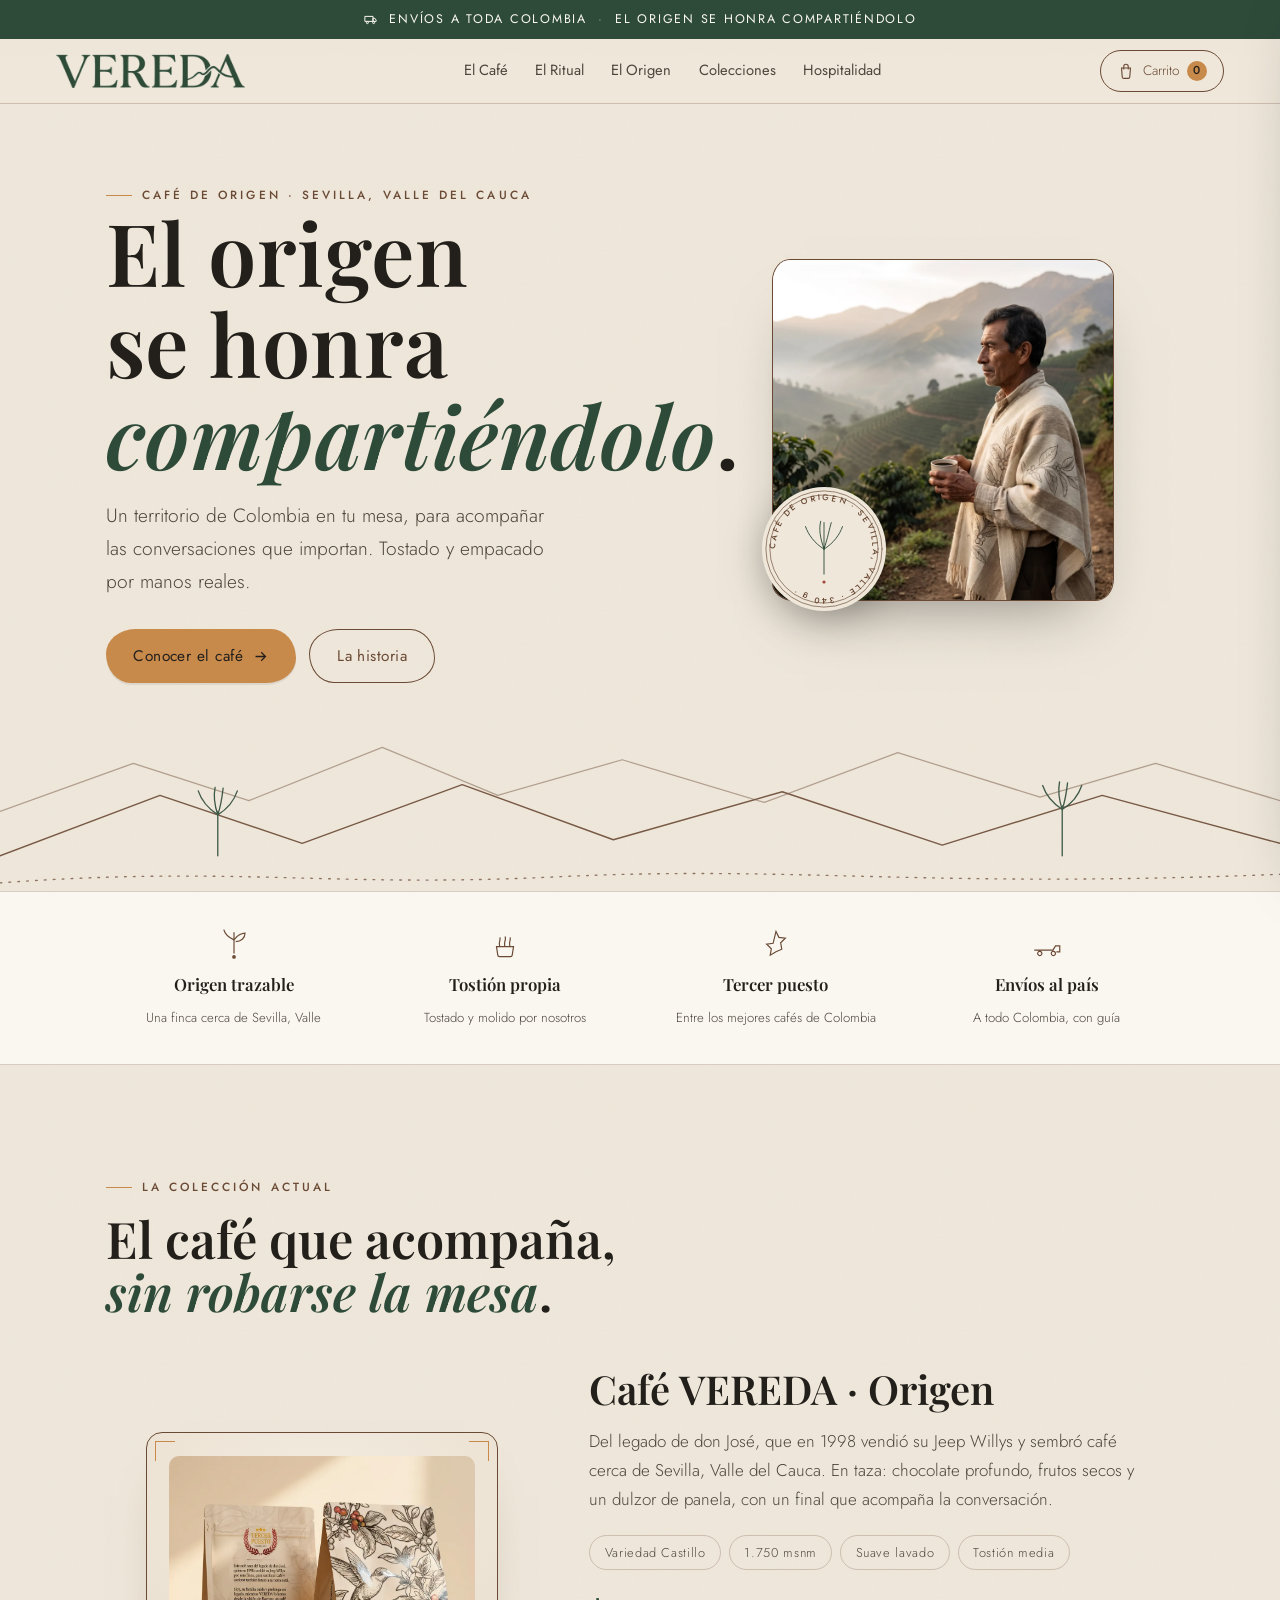
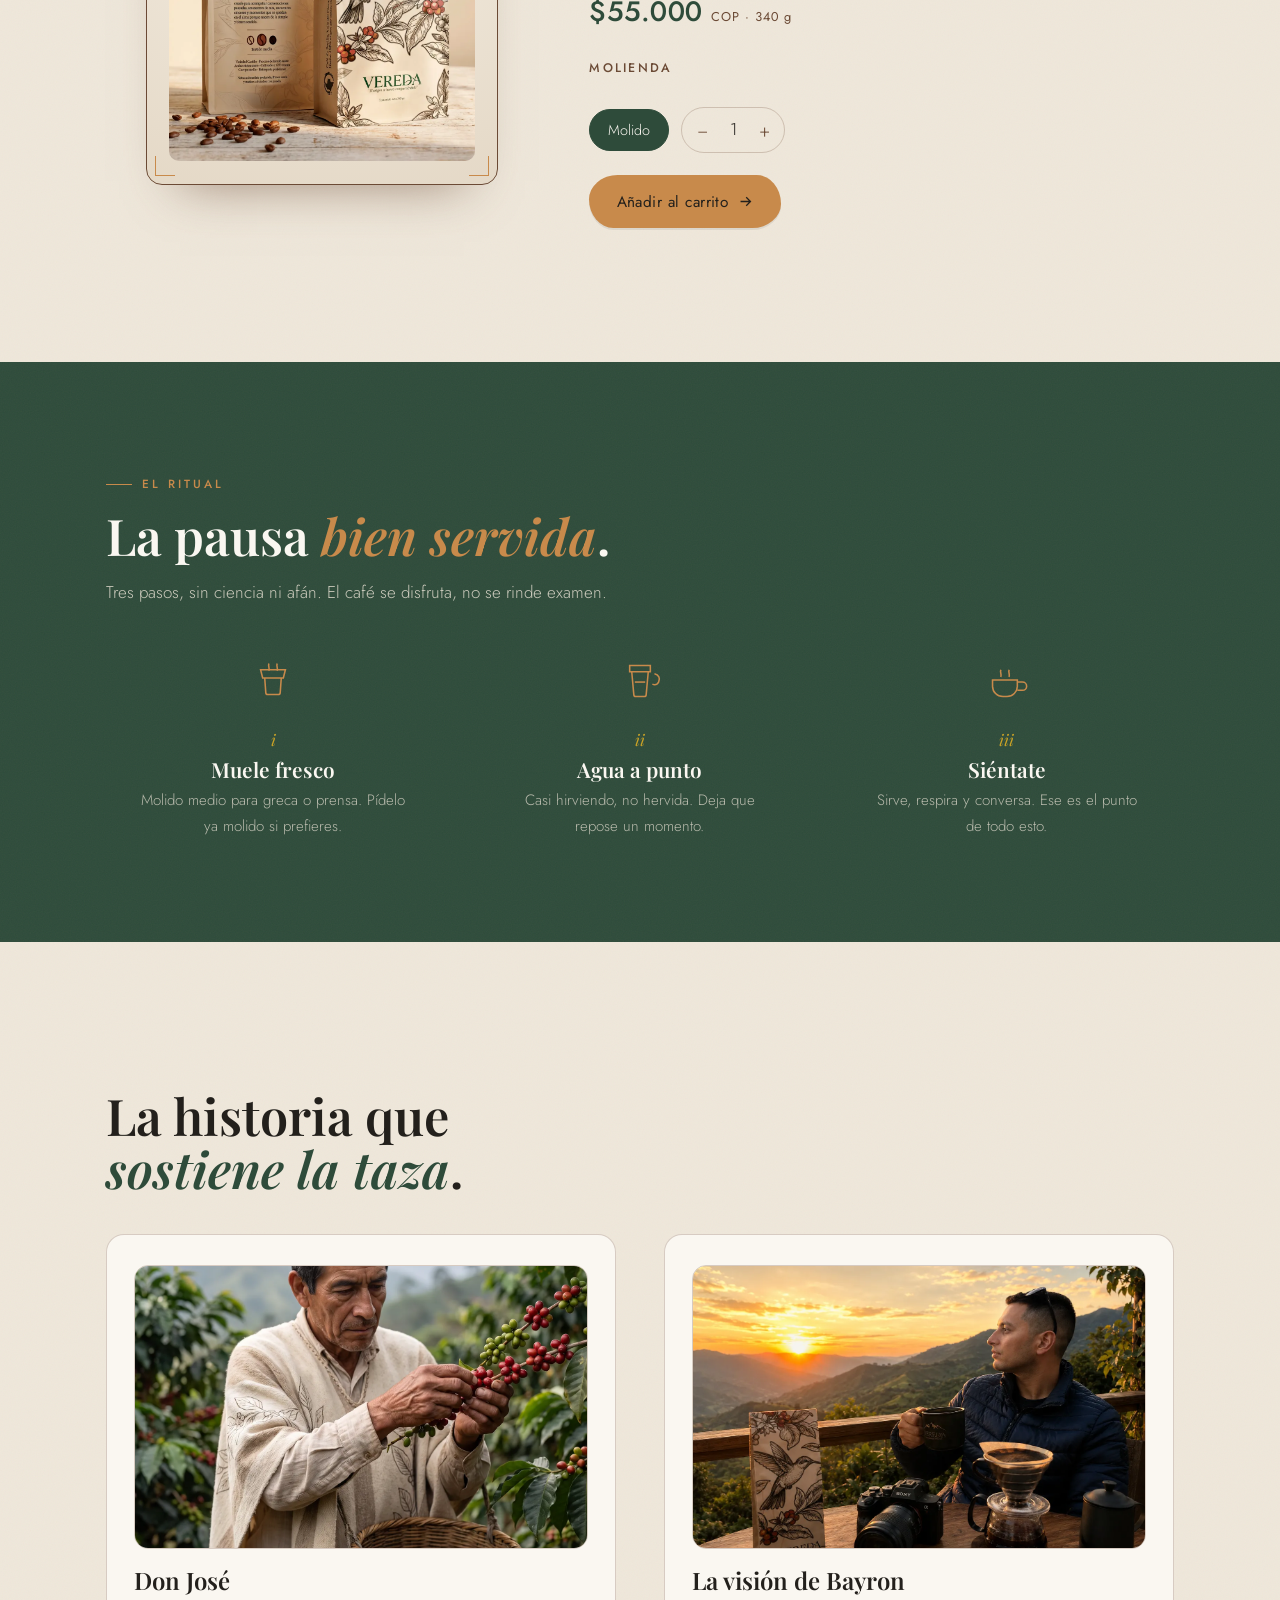
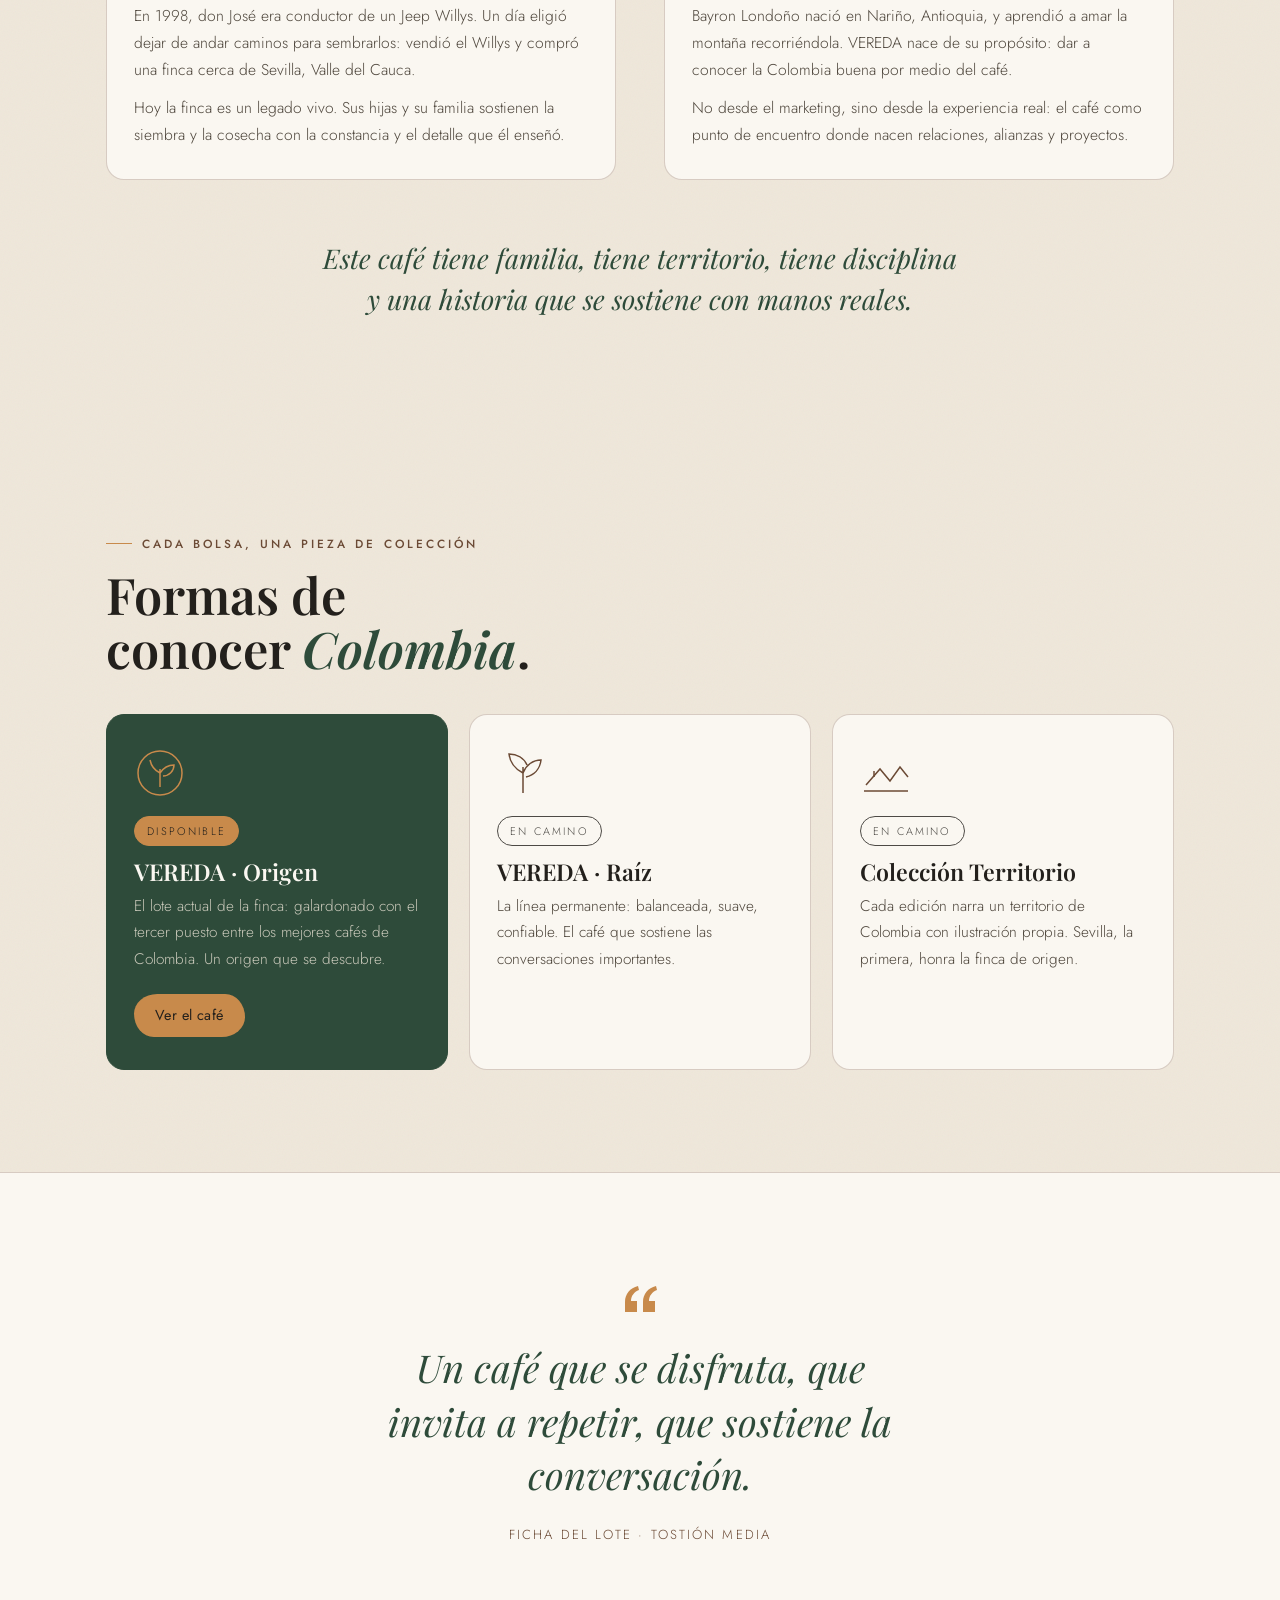
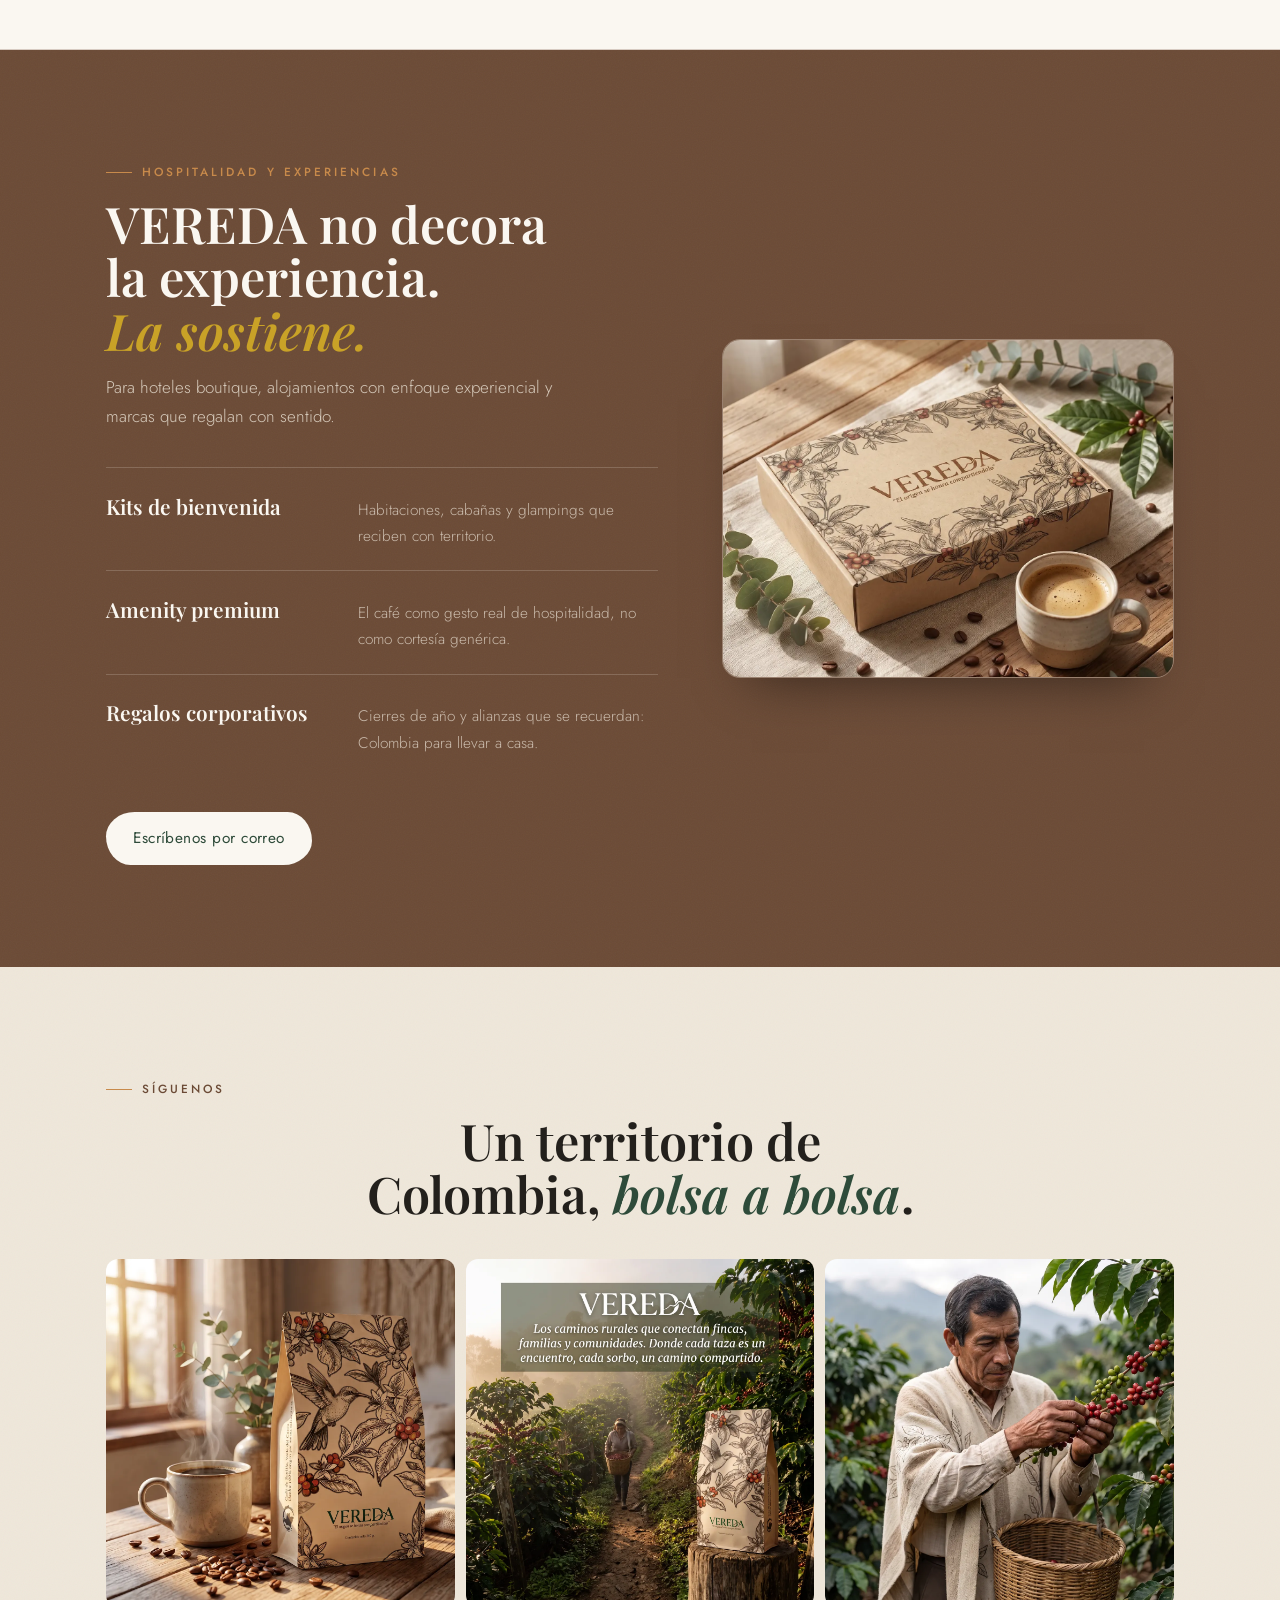
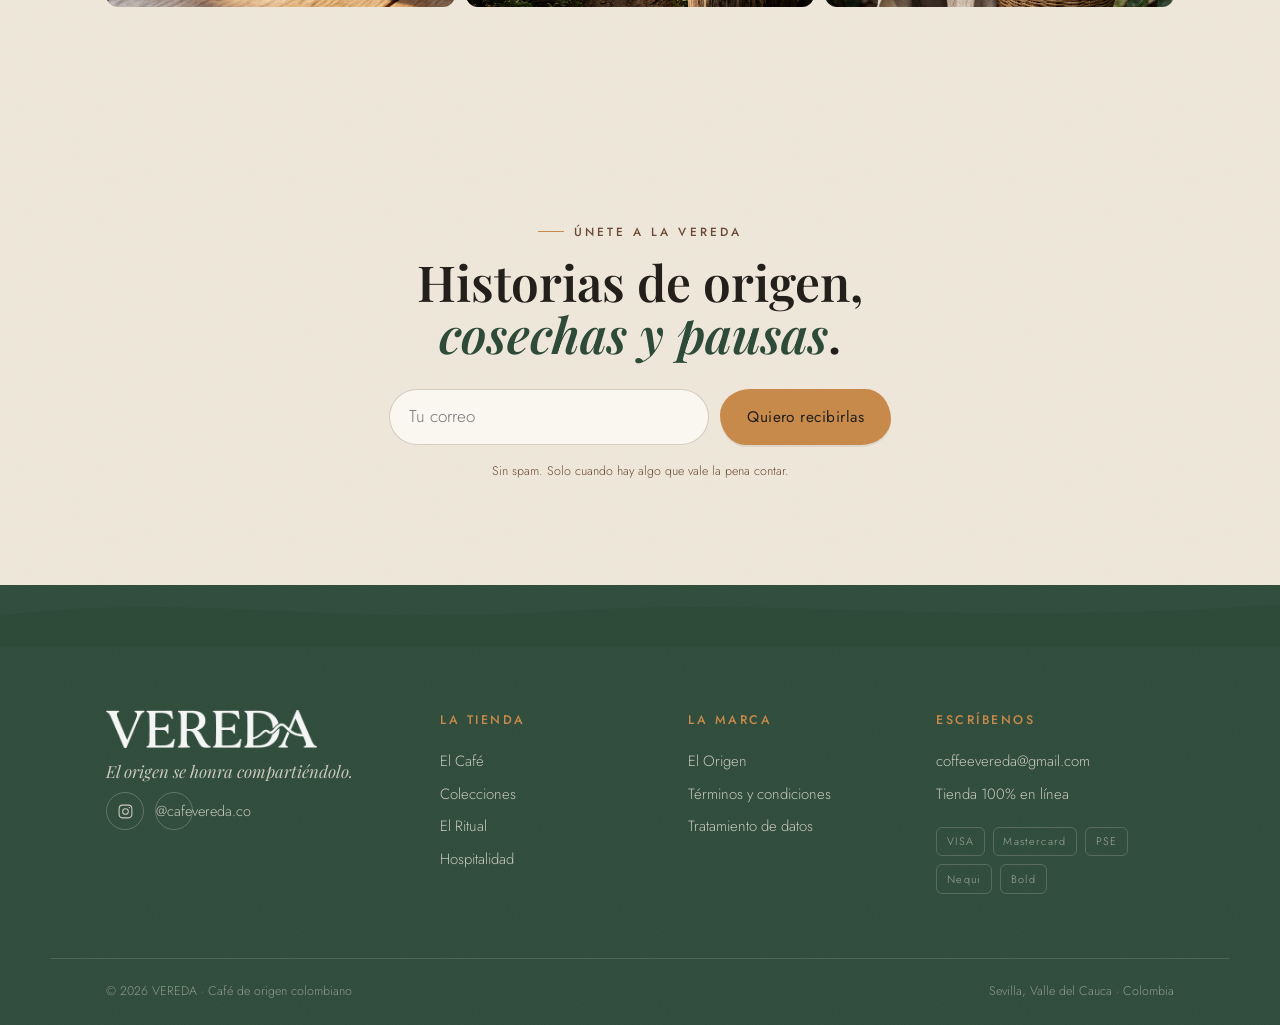
==== commit 9560596c: "Fix image stretch, tiny logo, missing mobile menu; wire Instagram - Add height:auto to img reset so " ====
--- a/index.html
+++ b/index.html
@@ -41,11 +41,17 @@
       <a href="#colecciones">Colecciones</a>
       <a href="#hospitalidad">Hospitalidad</a>
     </nav>
-    <button class="nav-cart" data-cart-open aria-label="Abrir carrito">
-      <svg viewBox="0 0 24 24" fill="none" stroke="currentColor" stroke-width="1.5" aria-hidden="true"><path d="M6 8h12l-1 12a2 2 0 0 1-2 1.8H9A2 2 0 0 1 7 20L6 8Z"/><path d="M9 10V6a3 3 0 0 1 6 0v4"/></svg>
-      <span>Carrito</span>
-      <span class="nav-cart-count" data-cart-count hidden>0</span>
-    </button>
+    <div class="nav-actions">
+      <button class="nav-cart" data-cart-open aria-label="Abrir carrito">
+        <svg viewBox="0 0 24 24" fill="none" stroke="currentColor" stroke-width="1.5" aria-hidden="true"><path d="M6 8h12l-1 12a2 2 0 0 1-2 1.8H9A2 2 0 0 1 7 20L6 8Z"/><path d="M9 10V6a3 3 0 0 1 6 0v4"/></svg>
+        <span class="hide-sm">Carrito</span>
+        <span class="nav-cart-count" data-cart-count hidden>0</span>
+      </button>
+      <button class="nav-toggle" data-menu-toggle aria-label="Abrir menú" aria-expanded="false">
+        <svg class="ico-open" viewBox="0 0 24 24" fill="none" stroke="currentColor" stroke-width="1.6" aria-hidden="true"><path d="M4 7h16M4 12h16M4 17h16"/></svg>
+        <svg class="ico-close" viewBox="0 0 24 24" fill="none" stroke="currentColor" stroke-width="1.6" aria-hidden="true"><path d="M6 6l12 12M18 6L6 18"/></svg>
+      </button>
+    </div>
   </header>
 
   <main id="top">
@@ -192,7 +198,7 @@
             <p>Hoy la finca es un legado vivo. Sus hijas y su familia sostienen la siembra y la cosecha con la constancia y el detalle que él enseñó.</p>
           </article>
           <article class="story rv">
-            <figure class="story-photo"><img src="assets/img/hero-campesino.webp" alt="Caficultor contemplando las montañas de café al amanecer con una taza en las manos" width="1600" height="1600" loading="lazy" /></figure>
+            <figure class="story-photo"><img src="assets/img/bayron.webp" alt="Bayron Londoño con una taza VEREDA contemplando el atardecer sobre las montañas de café" width="1300" height="975" loading="lazy" /></figure>
             <h3>La visión de Bayron</h3>
             <p>Bayron Londoño nació en Nariño, Antioquia, y aprendió a amar la montaña recorriéndola. VEREDA nace de su propósito: dar a conocer la Colombia buena por medio del café.</p>
             <p>No desde el marketing, sino desde la experiencia real: el café como punto de encuentro donde nacen relaciones, alianzas y proyectos.</p>
@@ -261,9 +267,9 @@
         <span class="kicker center rv">Síguenos</span>
         <h2 class="h-sec center rv" style="margin-inline:auto;text-align:center">Un territorio de Colombia, <em>bolsa a bolsa</em>.</h2>
         <div class="ig-grid rv">
-          <a class="ig-item" href="#" aria-label="Instagram VEREDA"><img src="assets/img/post-origen.webp" alt="Bolsa de café VEREDA sobre mesa de madera con taza humeante" loading="lazy" width="1300" height="1300" /></a>
-          <a class="ig-item" href="#" aria-label="Instagram VEREDA"><img src="assets/img/caminos.webp" alt="Caficultora caminando por un sendero entre cafetales al amanecer" loading="lazy" width="1300" height="1300" /></a>
-          <a class="ig-item" href="#" aria-label="Instagram VEREDA"><img src="assets/img/cosecha.webp" alt="Manos recogiendo cerezas de café maduras" loading="lazy" width="1300" height="1300" /></a>
+          <a class="ig-item" href="https://instagram.com/cafevereda.co" target="_blank" rel="noopener" aria-label="Instagram VEREDA"><img src="assets/img/post-origen.webp" alt="Bolsa de café VEREDA sobre mesa de madera con taza humeante" loading="lazy" width="1300" height="1300" /></a>
+          <a class="ig-item" href="https://instagram.com/cafevereda.co" target="_blank" rel="noopener" aria-label="Instagram VEREDA"><img src="assets/img/caminos.webp" alt="Caficultora caminando por un sendero entre cafetales al amanecer" loading="lazy" width="1300" height="1300" /></a>
+          <a class="ig-item" href="https://instagram.com/cafevereda.co" target="_blank" rel="noopener" aria-label="Instagram VEREDA"><img src="assets/img/cosecha.webp" alt="Manos recogiendo cerezas de café maduras" loading="lazy" width="1300" height="1300" /></a>
         </div>
       </div>
     </section>
@@ -290,8 +296,8 @@
         <img class="foot-logo" src="assets/img/logo.png" alt="VEREDA" width="120" height="32" loading="lazy" />
         <p>El origen se honra compartiéndolo.</p>
         <div class="socials">
-          <a href="#" aria-label="Instagram"><svg viewBox="0 0 24 24" fill="none" stroke="currentColor" stroke-width="1.5" aria-hidden="true"><rect x="3" y="3" width="18" height="18" rx="5"/><circle cx="12" cy="12" r="4"/><circle cx="17.5" cy="6.5" r="1" fill="currentColor" stroke="none"/></svg></a>
-          <a href="#" aria-label="Facebook"><svg viewBox="0 0 24 24" fill="none" stroke="currentColor" stroke-width="1.5" aria-hidden="true"><path d="M15 8h-2a2 2 0 0 0-2 2v12M8 13h6"/></svg></a>
+          <a href="https://instagram.com/cafevereda.co" target="_blank" rel="noopener" aria-label="Instagram @cafevereda.co"><svg viewBox="0 0 24 24" fill="none" stroke="currentColor" stroke-width="1.5" aria-hidden="true"><rect x="3" y="3" width="18" height="18" rx="5"/><circle cx="12" cy="12" r="4"/><circle cx="17.5" cy="6.5" r="1" fill="currentColor" stroke="none"/></svg></a>
+          <a class="social-handle" href="https://instagram.com/cafevereda.co" target="_blank" rel="noopener">@cafevereda.co</a>
         </div>
       </div>
       <div class="foot-col">
--- a/styles.css
+++ b/styles.css
@@ -35,6 +35,7 @@
   -webkit-font-smoothing:antialiased; overflow-x:clip;
 }
 body img,body svg{ display:block; max-width:100%; }
+body img{ height:auto; }
 body a{ color:inherit; text-decoration:none; }
 body h1,body h2,body h3{ font-family:var(--serif); font-weight:600; line-height:1.06; text-wrap:balance; margin:0; }
 body p{ margin:0; text-wrap:pretty; }
@@ -341,3 +342,24 @@
 .legal-back{ display:inline-block; margin-bottom:2rem; font-size:.9rem; color:var(--tinta-soft); }
 .legal-back:hover{ color:var(--tierra); }
 .legal-foot{ text-align:center; padding:2rem var(--gap); border-top:1px solid var(--linea); color:var(--tinta-soft); font-size:.82rem; }
+
+/* ============================================================
+   Menú móvil + acciones de nav (añadido)
+   ============================================================ */
+.nav{ position:sticky; }
+.nav-actions{ display:flex; align-items:center; gap:.5rem; }
+.nav-toggle{ display:grid; place-items:center; width:44px; height:44px; border:1.5px solid var(--tierra); border-radius:12px; color:var(--tierra); transition:background .25s var(--ease); }
+.nav-toggle:hover{ background:#6B4A3512; }
+.nav-toggle svg{ width:22px; height:22px; }
+.nav-toggle .ico-close{ display:none; }
+.nav.is-open .nav-toggle .ico-open{ display:none; }
+.nav.is-open .nav-toggle .ico-close{ display:block; }
+@media (min-width:940px){ .nav-toggle{ display:none; } }
+@media (max-width:939px){
+  .nav-links{ position:absolute; top:100%; left:0; right:0; flex-direction:column; gap:0; padding:.4rem var(--gap) 1.1rem; background:var(--papel-2); border-bottom:1px solid var(--linea); box-shadow:0 22px 30px -22px rgba(31,29,26,.35); }
+  .nav.is-open .nav-links{ display:flex; }
+  .nav-links a{ padding:1rem 0; border-bottom:1px solid var(--linea); font-size:1.05rem; color:var(--tinta); }
+  .nav-links a::after{ display:none; }
+}
+.social-handle{ align-self:center; font-size:.9rem; color:#EFE7DAcc; border-bottom:1px solid #EFE7DA40; padding-bottom:1px; }
+.social-handle:hover{ color:var(--papel-2); }
